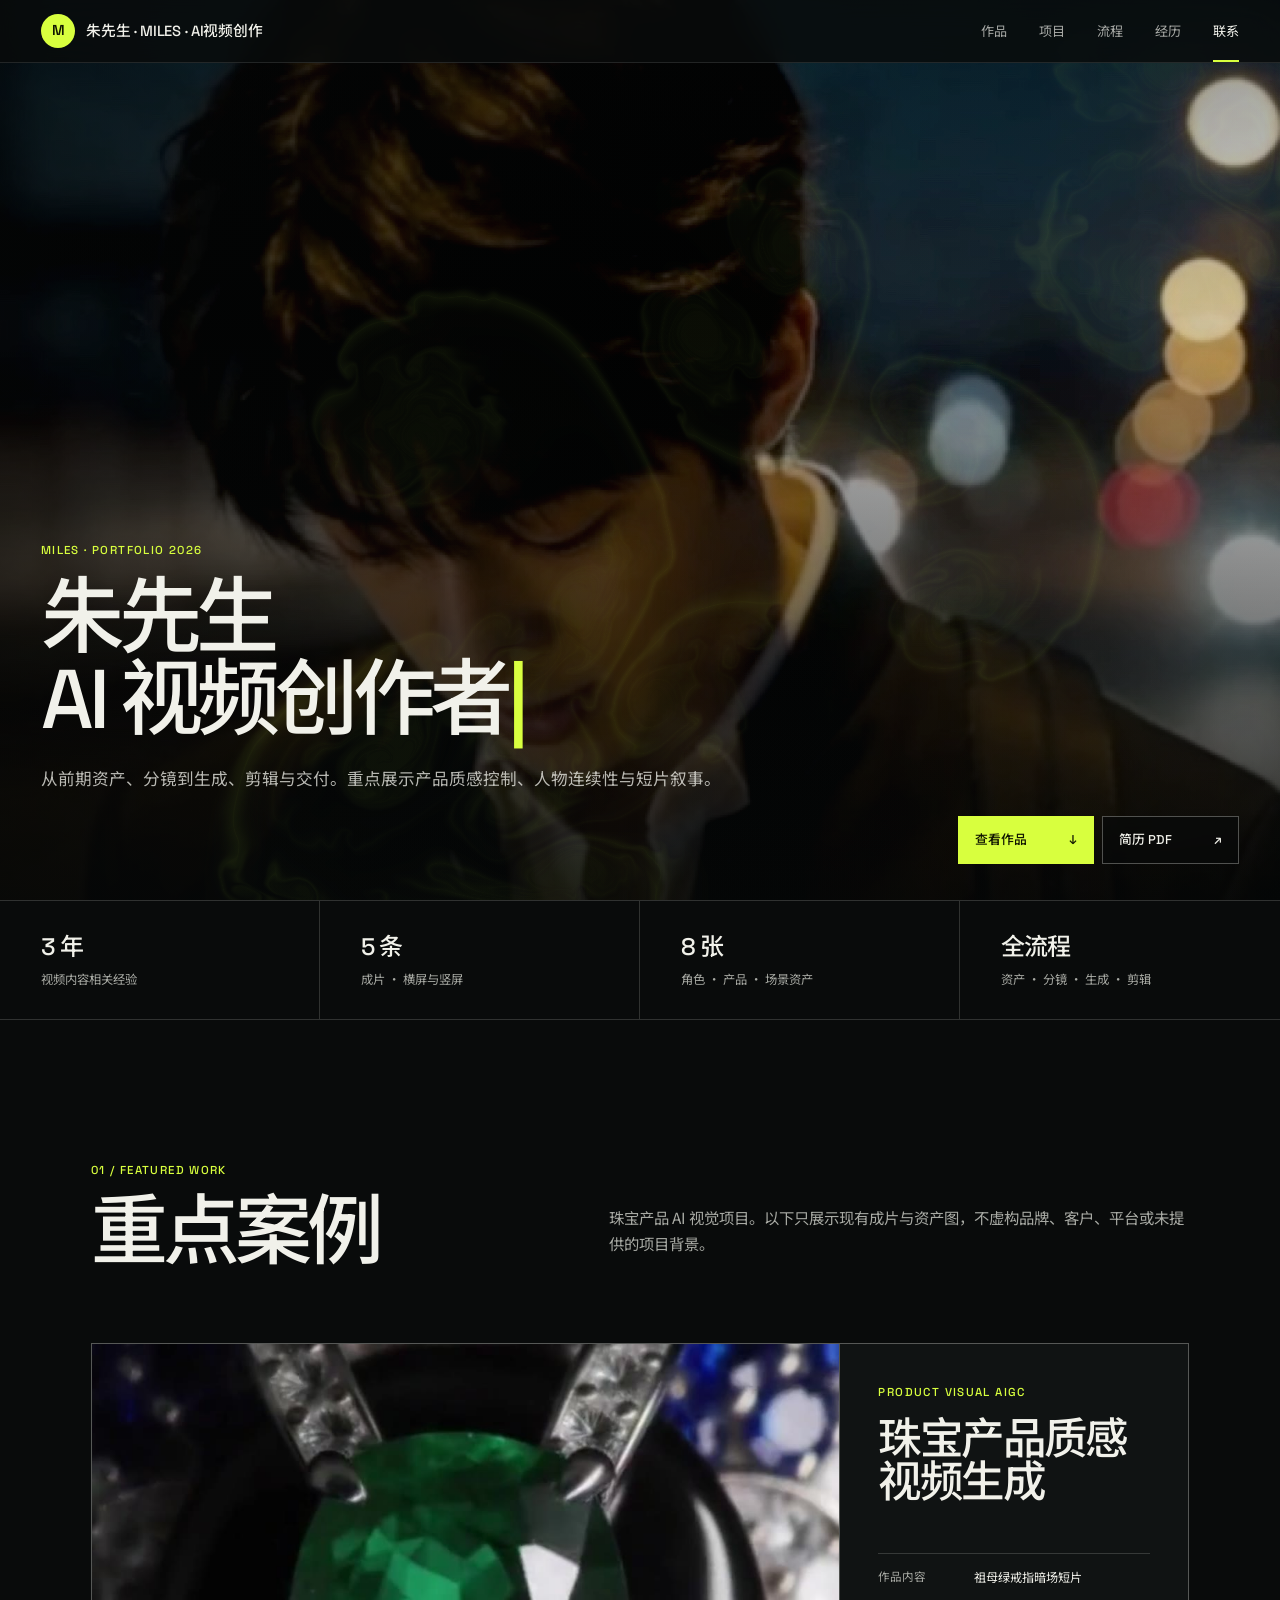
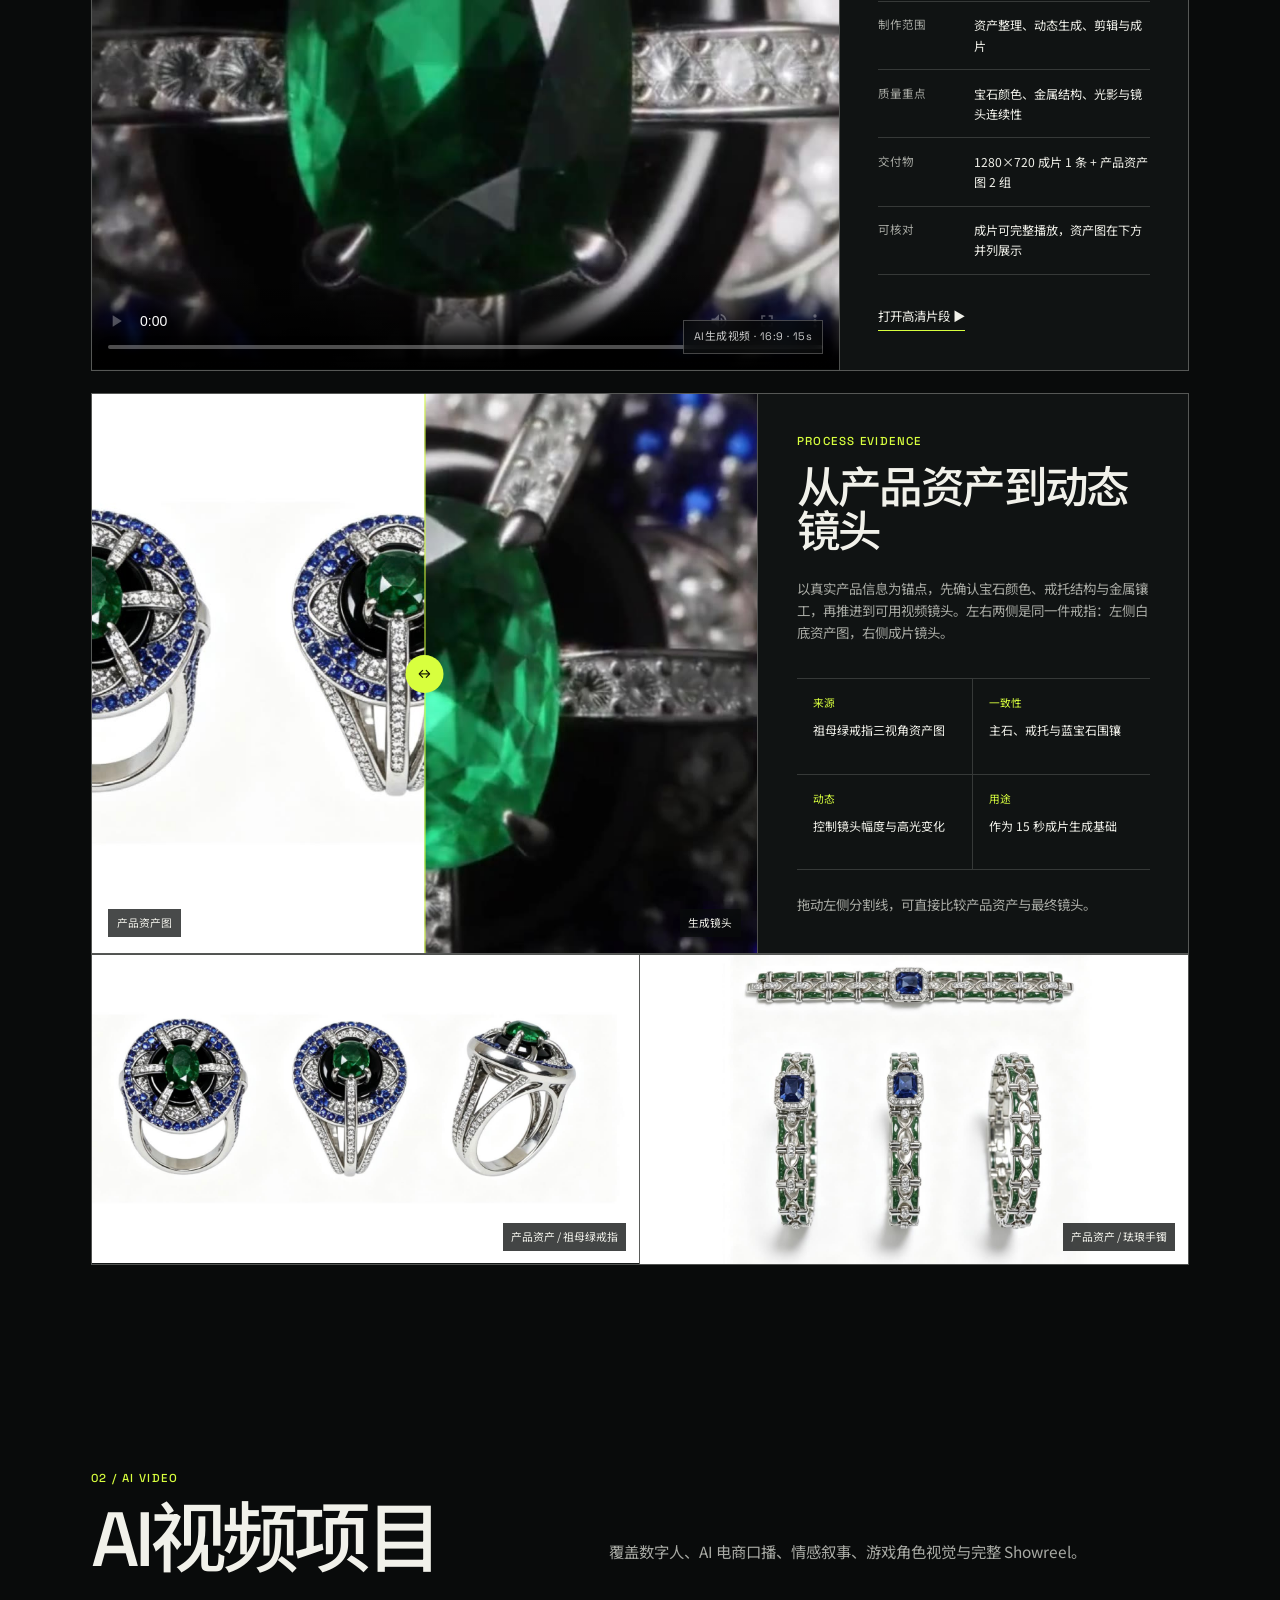
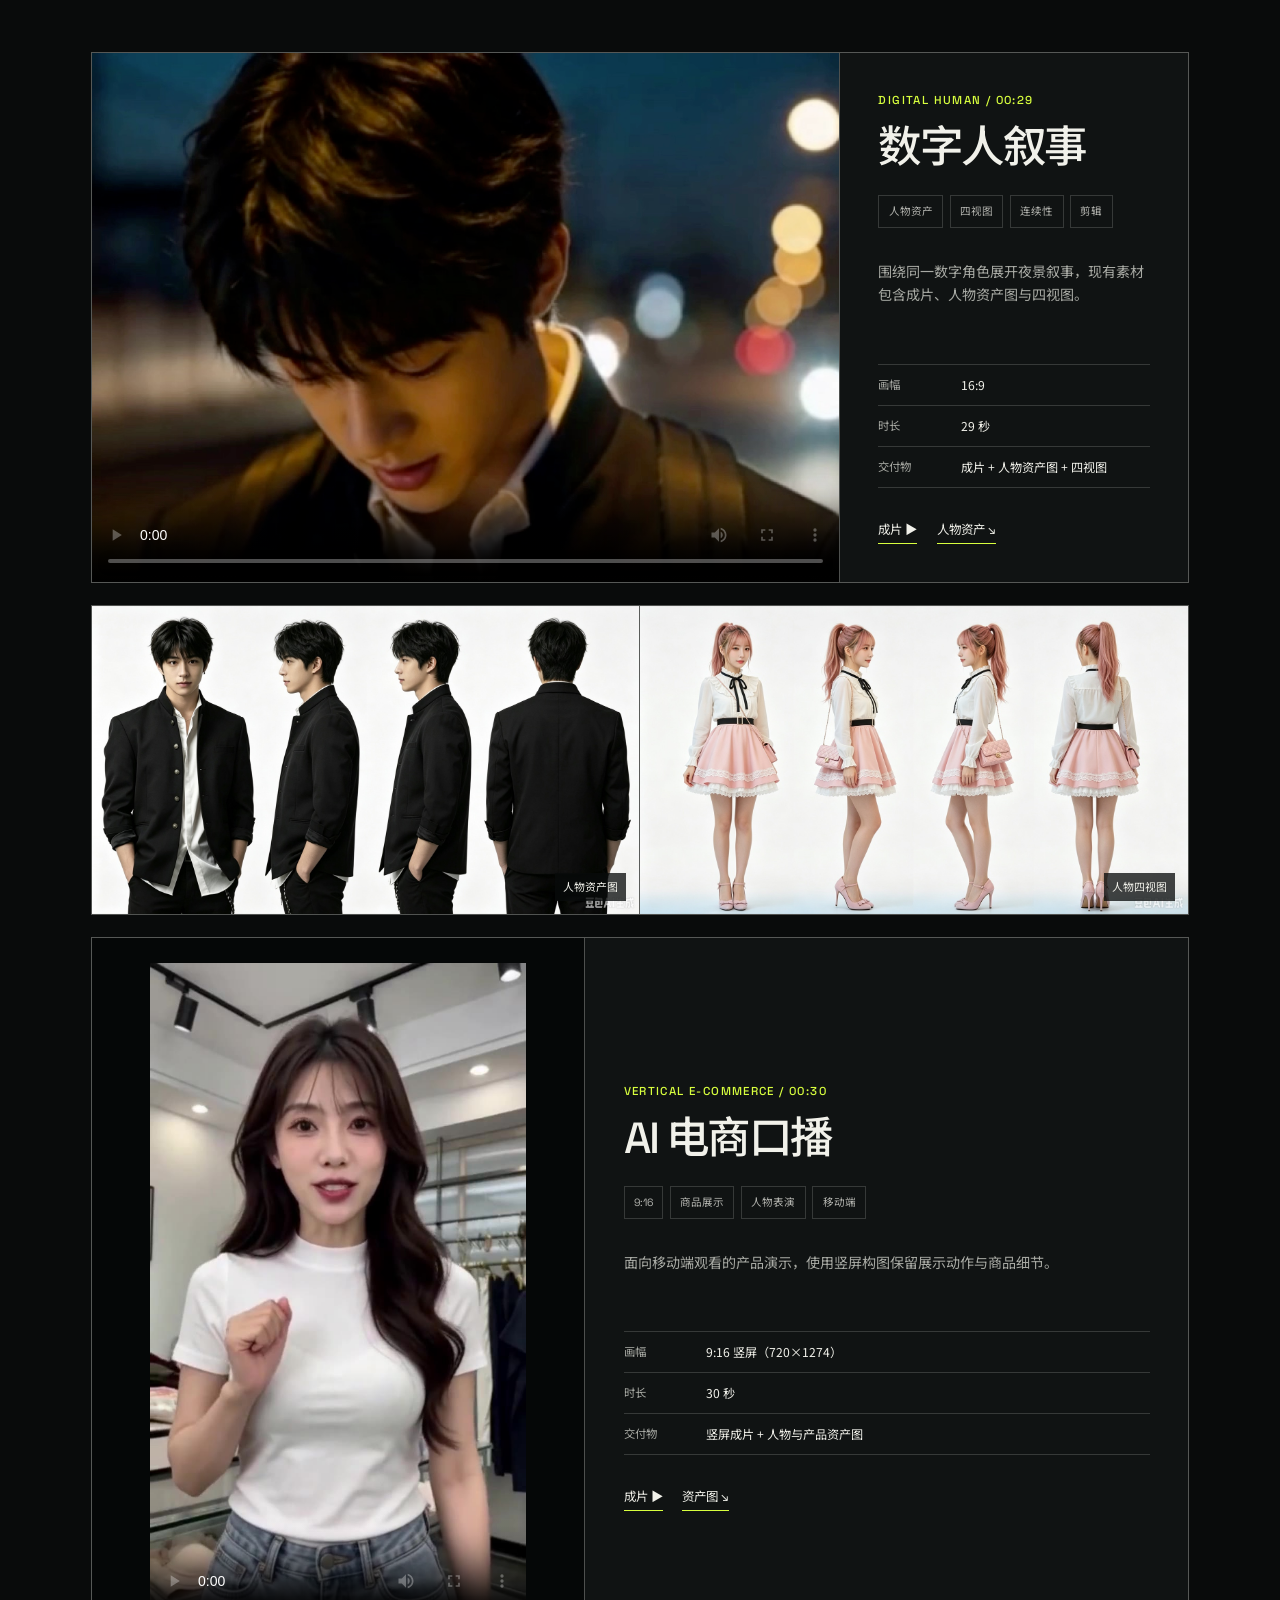
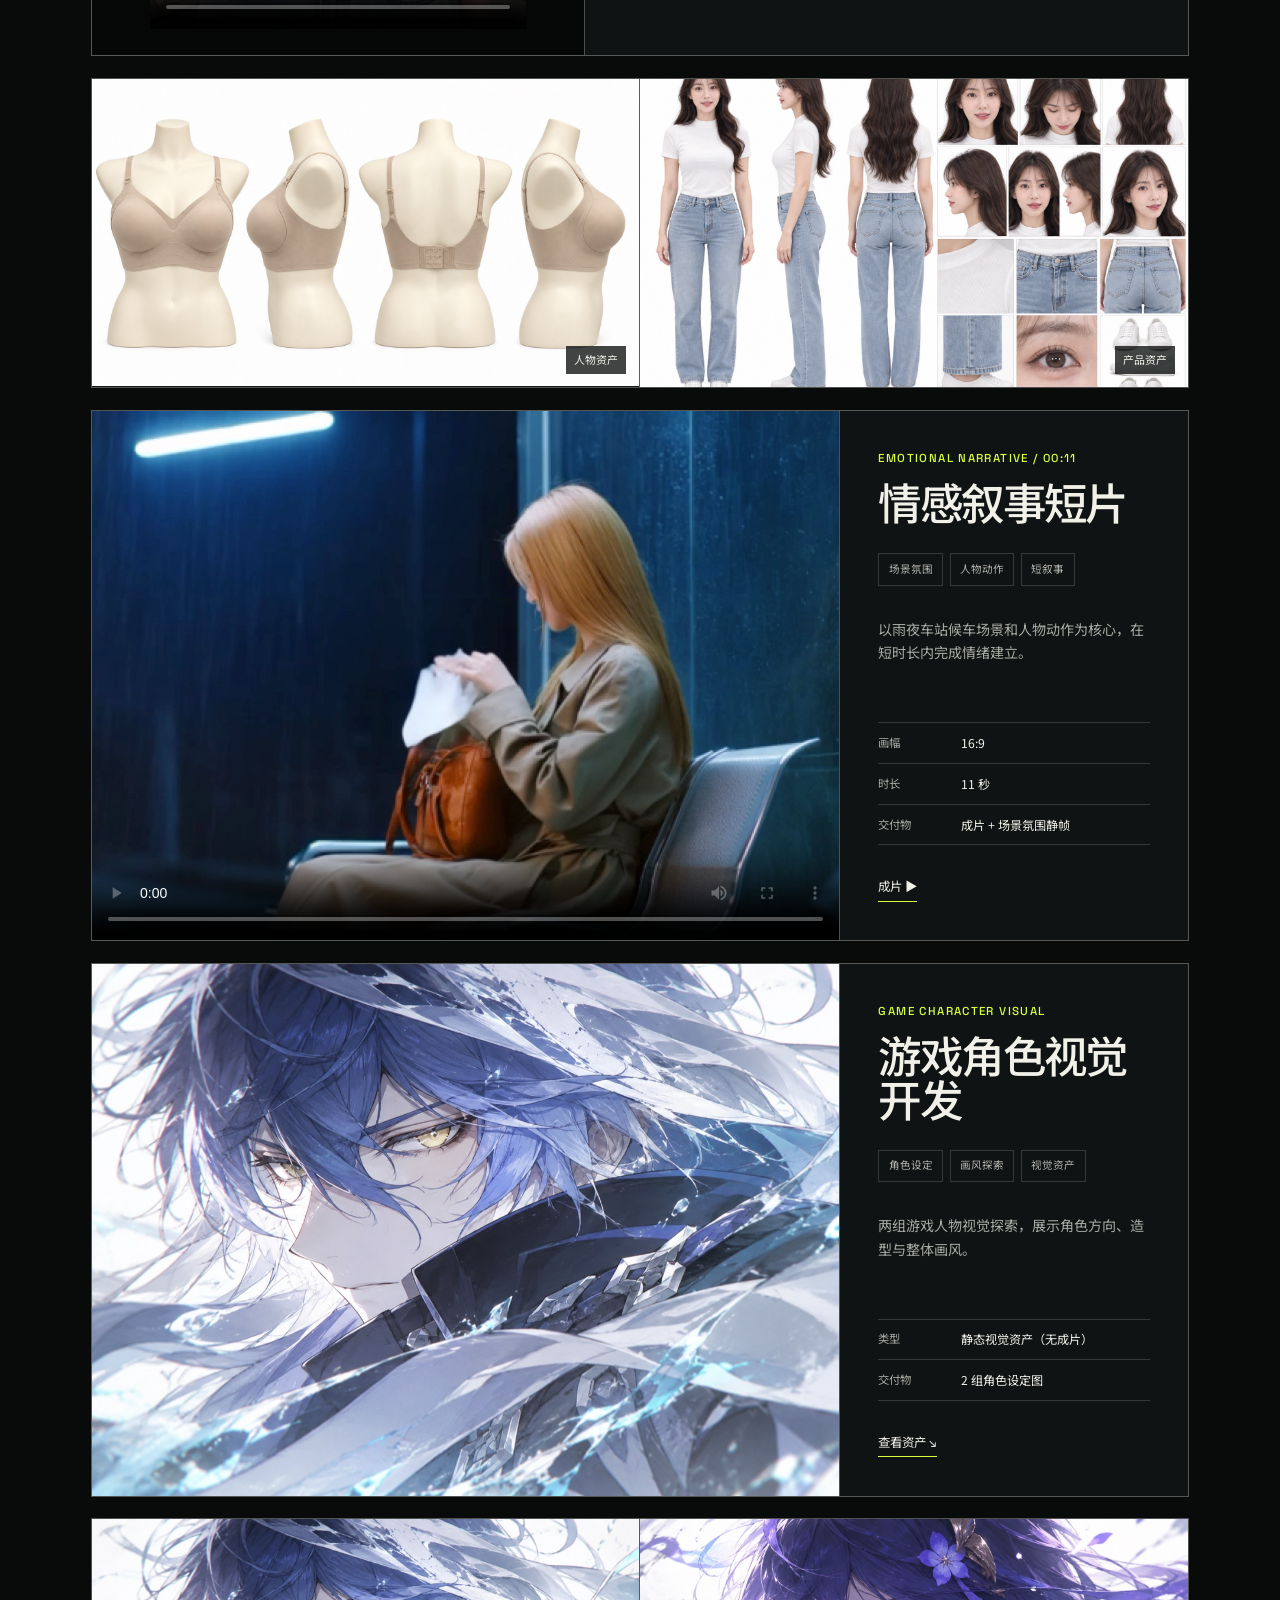
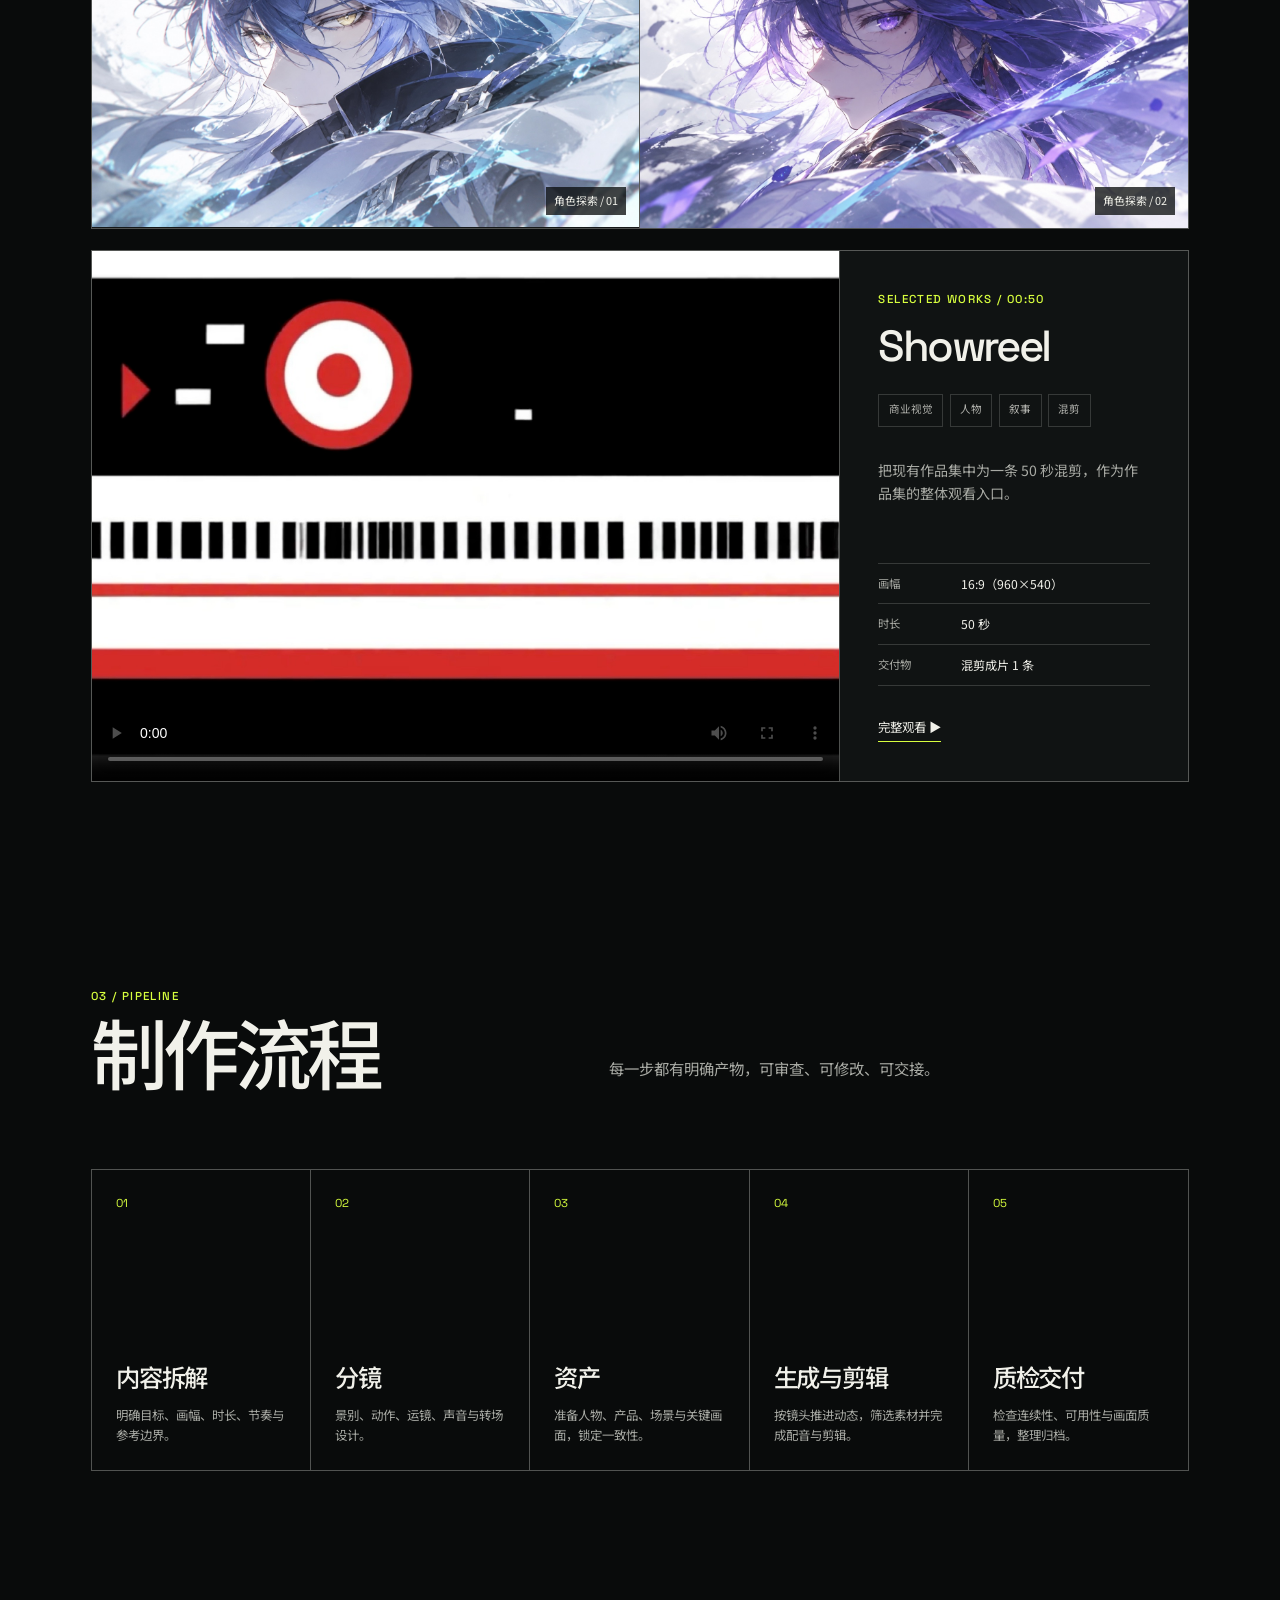
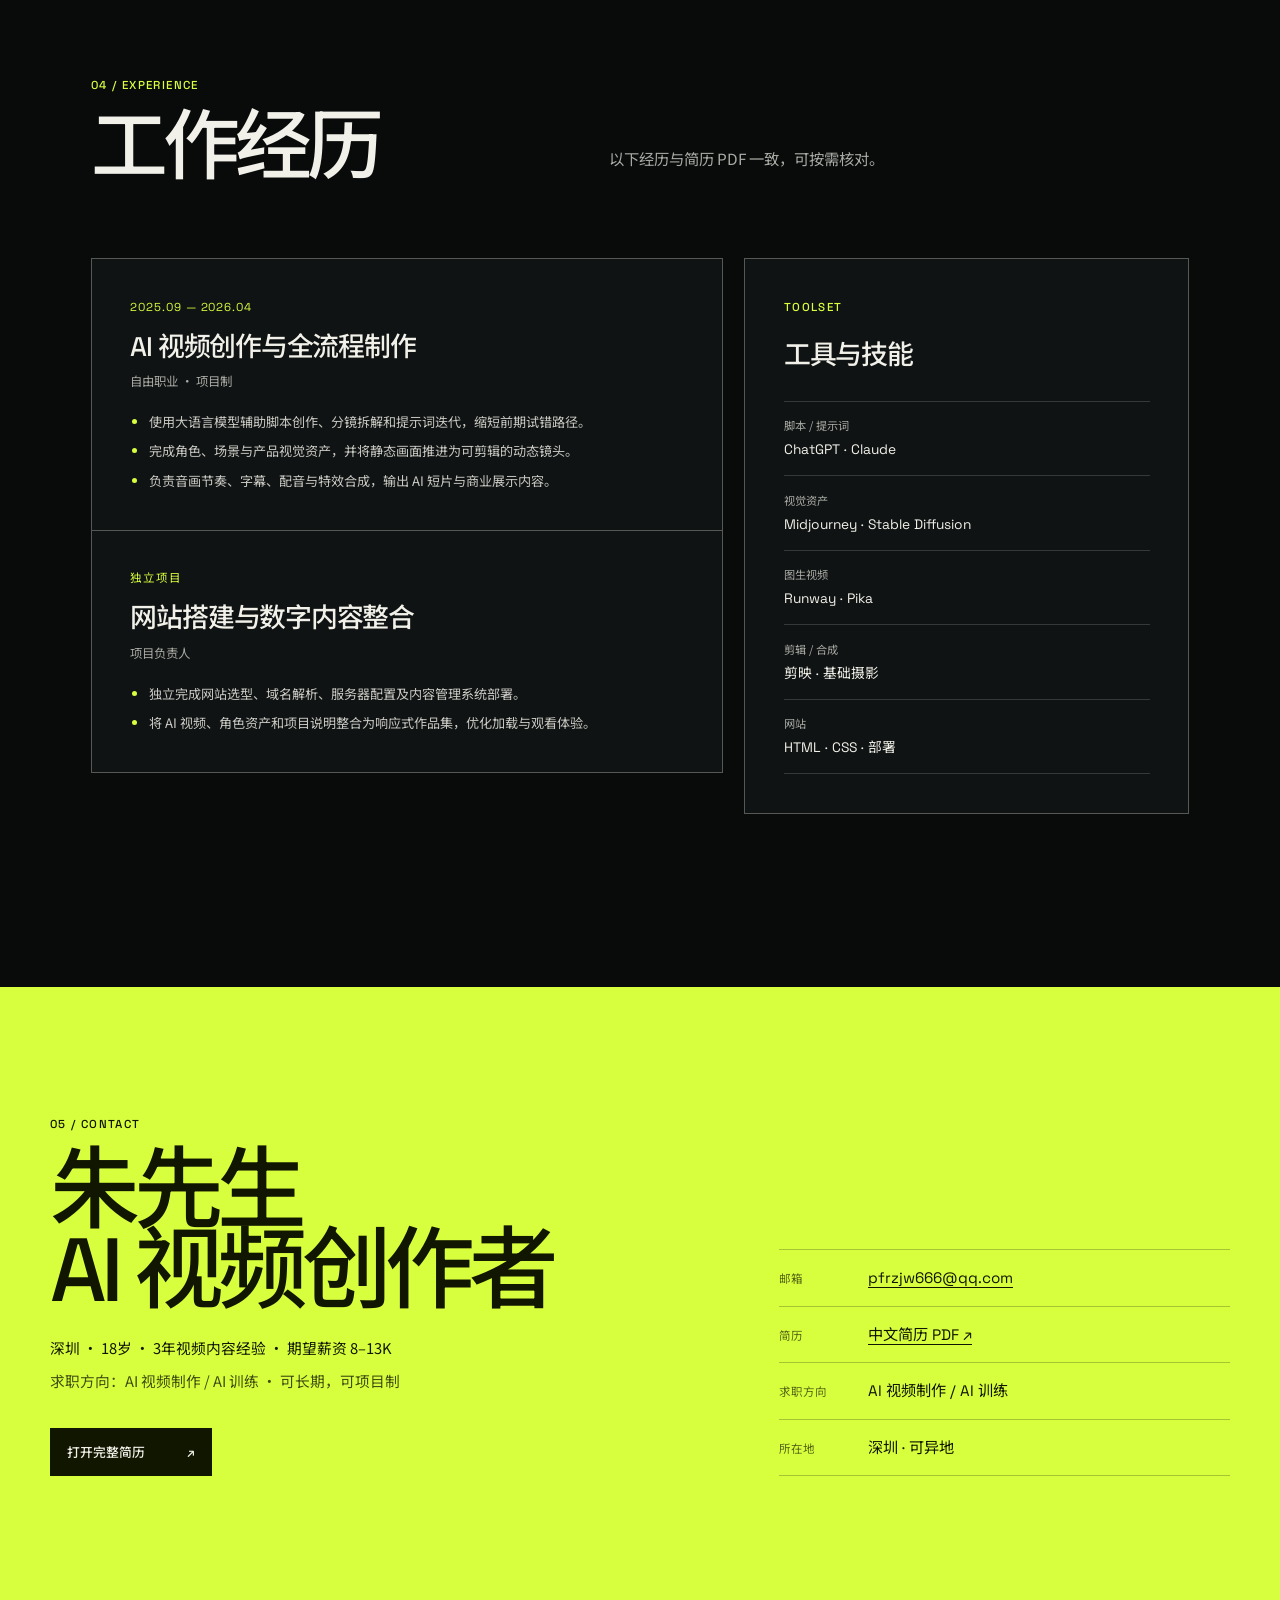
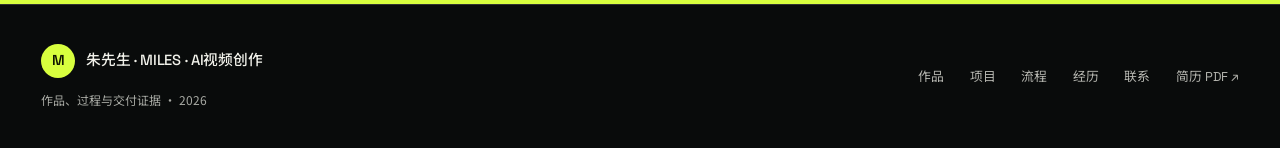
==== index.html @ 6a9fff03 "部署朱先生 MILES AI 视频作品集：统一视频为 .mp4、修正 canonical/sitemap/robots 为 GitHub Pages 地址、404 页改用绝对路径" ====
<!doctype html>
<html lang="zh-CN" class="scheme-only-dark">
  <head>
    <meta charset="utf-8" />
    <meta name="viewport" content="width=device-width, initial-scale=1" />
    <meta name="theme-color" content="#090b0b" />
    <title>朱先生 MILES | AI 视频创作者作品集</title>
    <meta name="description" content="朱先生（MILES）的 AI 视频作品集：珠宝产品广告、数字人叙事、AI 电商口播、情感叙事短片与游戏角色视觉开发，含资产、成片与制作流程说明。" />
    <meta name="author" content="朱先生 MILES" />
    <link rel="canonical" href="https://jwnb18346-hub.github.io/miles-ai-video-portfolio/" />

    <meta property="og:type" content="website" />
    <meta property="og:site_name" content="朱先生 MILES · AI 视频作品集" />
    <meta property="og:title" content="朱先生 MILES | AI 视频创作者作品集" />
    <meta property="og:description" content="珠宝产品广告、数字人叙事、AI 电商口播、情感叙事短片与游戏角色视觉开发，含资产、成片与制作流程说明。" />
    <meta property="og:url" content="https://jwnb18346-hub.github.io/miles-ai-video-portfolio/" />
    <meta property="og:image" content="https://jwnb18346-hub.github.io/miles-ai-video-portfolio/assets/poster-showreel.jpg" />
    <meta property="og:locale" content="zh_CN" />
    <meta name="twitter:card" content="summary_large_image" />
    <meta name="twitter:title" content="朱先生 MILES | AI 视频创作者作品集" />
    <meta name="twitter:description" content="珠宝产品广告、数字人叙事、AI 电商口播、情感叙事短片与游戏角色视觉开发。" />
    <meta name="twitter:image" content="https://jwnb18346-hub.github.io/miles-ai-video-portfolio/assets/poster-showreel.jpg" />

    <link rel="preconnect" href="https://fonts.googleapis.com" />
    <link rel="preconnect" href="https://fonts.gstatic.com" crossorigin />
    <link href="https://fonts.googleapis.com/css2?family=Noto+Sans+SC:wght@400;500;600&family=Space+Grotesk:wght@400;500;600&display=swap" rel="stylesheet" />
    <link rel="icon" type="image/svg+xml" href="data:image/svg+xml,%3Csvg xmlns='http://www.w3.org/2000/svg' viewBox='0 0 32 32'%3E%3Ccircle cx='16' cy='16' r='15' fill='%23d8ff3e'/%3E%3Cpath d='M8 22V10h3.7l4.3 6.2 4.3-6.2H24v12h-3.5v-6.5L16 21l-4.5-5.5V22Z' fill='%23090b0b'/%3E%3C/svg%3E" />
    <link rel="stylesheet" href="./styles.css" />

    <script type="application/ld+json">
      {
        "@context": "https://schema.org",
        "@type": "Person",
        "name": "朱先生",
        "alternateName": "MILES",
        "jobTitle": "AI 视频创作者",
        "description": "独立完成从概念、分镜、视觉资产到动态生成与后期剪辑的 AI 视频流程。",
        "email": "mailto:pfrzjw666@qq.com",
        "url": "https://jwnb18346-hub.github.io/miles-ai-video-portfolio/",
        "address": {
          "@type": "PostalAddress",
          "addressLocality": "深圳",
          "addressRegion": "广东",
          "addressCountry": "CN"
        },
        "knowsAbout": [
          "AI 视频生成",
          "分镜拆解",
          "角色与产品视觉资产",
          "图生视频",
          "剪辑与合成"
        ]
      }
    </script>
  </head>
  <body>
    <a class="skip-link" href="#work">跳到作品</a>

    <!-- 鼠标流体特效画布：fixed 铺满视口，pointer-events:none 不拦截任何点击 -->
    <canvas id="fluid" aria-hidden="true"></canvas>

    <header class="site-header" data-header>
      <a class="brand" href="#top" aria-label="返回首页">
        <span class="brand-mark" aria-hidden="true">M</span>
        <span>朱先生 · MILES · AI视频创作</span>
      </a>
      <nav class="desktop-nav" aria-label="主要导航">
        <a href="#work" class="is-active">作品</a>
        <a href="#projects">项目</a>
        <a href="#pipeline">流程</a>
        <a href="#experience">经历</a>
        <a href="#contact">联系</a>
      </nav>
      <button class="menu-toggle" type="button" aria-expanded="false" aria-controls="mobile-menu" data-menu-toggle>菜单</button>
      <nav class="mobile-menu" id="mobile-menu" aria-label="移动端导航" data-mobile-menu hidden>
        <a href="#work">作品</a>
        <a href="#projects">项目</a>
        <a href="#pipeline">流程</a>
        <a href="#experience">经历</a>
        <a href="#contact">联系</a>
      </nav>
    </header>

    <main id="top">
      <section class="hero" aria-labelledby="hero-title">
        <video class="hero-video" autoplay muted loop playsinline preload="metadata" poster="./assets/poster-digital-human.jpg">
          <source src="./media/showreel-540.mp4" type="video/mp4" />
        </video>
        <div class="hero-overlay" aria-hidden="true"></div>
        <div class="hero-inner">
          <p class="eyebrow">MILES · PORTFOLIO 2026</p>
          <h1 id="hero-title">朱先生<br />AI 视频创作者<span class="type-cursor" aria-hidden="true">|</span></h1>
          <p class="hero-summary">从前期资产、分镜到生成、剪辑与交付。重点展示产品质感控制、人物连续性与短片叙事。</p>
        </div>
        <div class="hero-actions">
          <a class="button button-primary" href="#work">查看作品 <span aria-hidden="true">↓</span></a>
          <a class="button button-secondary" href="./resume.pdf" target="_blank" rel="noopener">简历 PDF <span aria-hidden="true">↗</span></a>
        </div>
      </section>

      <section class="summary-strip" aria-label="职业信息摘要">
        <div><strong>3 年</strong><span>视频内容相关经验</span></div>
        <div><strong>5 条</strong><span>成片 · 横屏与竖屏</span></div>
        <div><strong>8 张</strong><span>角色 · 产品 · 场景资产</span></div>
        <div><strong>全流程</strong><span>资产 · 分镜 · 生成 · 剪辑</span></div>
      </section>

      <section class="content-section" id="work" aria-labelledby="featured-title">
        <div class="section-intro reveal">
          <div>
            <p class="eyebrow">01 / FEATURED WORK</p>
            <h2 id="featured-title">重点案例</h2>
          </div>
          <p>珠宝产品 AI 视觉项目。以下只展示现有成片与资产图，不虚构品牌、客户、平台或未提供的项目背景。</p>
        </div>

        <article class="featured-card reveal">
          <div class="featured-media">
            <video controls playsinline preload="metadata" poster="./assets/poster-jewelry.jpg">
              <source src="./media/jewelry.mp4" type="video/mp4" />
            </video>
            <span class="media-label">AI生成视频 · 16:9 · 15s</span>
          </div>
          <div class="featured-detail">
            <div>
              <p class="eyebrow">PRODUCT VISUAL AIGC</p>
              <h3>珠宝产品质感<br />视频生成</h3>
            </div>
            <dl class="detail-list">
              <div><dt>作品内容</dt><dd>祖母绿戒指暗场短片</dd></div>
              <div><dt>制作范围</dt><dd>资产整理、动态生成、剪辑与成片</dd></div>
              <div><dt>质量重点</dt><dd>宝石颜色、金属结构、光影与镜头连续性</dd></div>
              <div><dt>交付物</dt><dd>1280×720 成片 1 条 + 产品资产图 2 组</dd></div>
              <div><dt>可核对</dt><dd>成片可完整播放，资产图在下方并列展示</dd></div>
            </dl>
            <a class="text-link" href="./media/jewelry.mp4" target="_blank" rel="noopener">打开高清片段 ▶</a>
          </div>
        </article>

        <article class="evidence-card reveal" id="evidence">
          <div class="comparison" data-comparison style="--position: 50%">
            <img class="comparison-base" src="./assets/jewelry-shot-still.jpg" alt="珠宝成片中的暗场戒指镜头静帧" />
            <div class="comparison-overlay"><img src="./assets/jewelry-asset-sheet.jpg" alt="祖母绿戒指产品资产图，白底三个视角" /></div>
            <div class="comparison-line" aria-hidden="true"><span>↔</span></div>
            <input type="range" min="0" max="100" value="50" aria-label="拖动比较产品资产图与生成镜头" data-comparison-range />
            <span class="compare-label label-a">产品资产图</span>
            <span class="compare-label label-b">生成镜头</span>
          </div>
          <div class="evidence-detail">
            <p class="eyebrow">PROCESS EVIDENCE</p>
            <h3>从产品资产到动态镜头</h3>
            <p>以真实产品信息为锚点，先确认宝石颜色、戒托结构与金属镶工，再推进到可用视频镜头。左右两侧是同一件戒指：左侧白底资产图，右侧成片镜头。</p>
            <dl class="evidence-grid">
              <div><dt>来源</dt><dd>祖母绿戒指三视角资产图</dd></div>
              <div><dt>一致性</dt><dd>主石、戒托与蓝宝石围镶</dd></div>
              <div><dt>动态</dt><dd>控制镜头幅度与高光变化</dd></div>
              <div><dt>用途</dt><dd>作为 15 秒成片生成基础</dd></div>
            </dl>
            <p>拖动左侧分割线，可直接比较产品资产与最终镜头。</p>
          </div>
        </article>

        <div class="asset-band reveal">
          <figure><img src="./assets/jewelry-asset-sheet.jpg" alt="祖母绿戒指产品资产图，白底三个视角" loading="lazy" /><figcaption>产品资产 / 祖母绿戒指</figcaption></figure>
          <figure><img src="./assets/jewelry-asset-02-sheet.jpg" alt="绿色珐琅蓝宝石手镯产品资产图" loading="lazy" /><figcaption>产品资产 / 珐琅手镯</figcaption></figure>
        </div>
      </section>

      <section class="content-section projects-section" id="projects" aria-labelledby="projects-title">
        <div class="section-intro reveal">
          <div><p class="eyebrow">02 / AI VIDEO</p><h2 id="projects-title">AI视频项目</h2></div>
          <p>覆盖数字人、AI 电商口播、情感叙事、游戏角色视觉与完整 Showreel。</p>
        </div>

        <div class="project-list">
          <article class="project-card reveal">
            <div class="project-media"><video controls playsinline preload="metadata" poster="./assets/poster-digital-human.jpg"><source src="./media/digital-human.mp4" type="video/mp4" /></video></div>
            <div class="project-detail">
              <p class="eyebrow">DIGITAL HUMAN / 00:29</p><h3>数字人叙事</h3>
              <div class="tags"><span>人物资产</span><span>四视图</span><span>连续性</span><span>剪辑</span></div>
              <p>围绕同一数字角色展开夜景叙事，现有素材包含成片、人物资产图与四视图。</p>
              <dl class="spec-list">
                <div><dt>画幅</dt><dd>16:9</dd></div>
                <div><dt>时长</dt><dd>29 秒</dd></div>
                <div><dt>交付物</dt><dd>成片 + 人物资产图 + 四视图</dd></div>
              </dl>
              <div class="project-links"><a href="./media/digital-human.mp4" target="_blank" rel="noopener">成片 ▶</a><a href="#digital-assets">人物资产 ↘</a></div>
            </div>
          </article>

          <div class="asset-band reveal" id="digital-assets">
            <figure><img src="./assets/digital-human-asset-02.jpg" alt="数字人物资产图" loading="lazy" /><figcaption>人物资产图</figcaption></figure>
            <figure><img src="./assets/digital-human-asset-01.jpg" alt="数字人物四视图" loading="lazy" /><figcaption>人物四视图</figcaption></figure>
          </div>

          <article class="project-card reveal">
            <div class="project-media portrait-media"><video controls playsinline preload="metadata" poster="./assets/poster-ecommerce.jpg"><source src="./media/ecommerce.mp4" type="video/mp4" /></video></div>
            <div class="project-detail">
              <p class="eyebrow">VERTICAL E-COMMERCE / 00:30</p><h3>AI 电商口播</h3>
              <div class="tags"><span>9:16</span><span>商品展示</span><span>人物表演</span><span>移动端</span></div>
              <p>面向移动端观看的产品演示，使用竖屏构图保留展示动作与商品细节。</p>
              <dl class="spec-list">
                <div><dt>画幅</dt><dd>9:16 竖屏（720×1274）</dd></div>
                <div><dt>时长</dt><dd>30 秒</dd></div>
                <div><dt>交付物</dt><dd>竖屏成片 + 人物与产品资产图</dd></div>
              </dl>
              <div class="project-links"><a href="./media/ecommerce.mp4" target="_blank" rel="noopener">成片 ▶</a><a href="#ecommerce-assets">资产图 ↘</a></div>
            </div>
          </article>

          <div class="asset-band reveal" id="ecommerce-assets">
            <figure><img src="./assets/ecommerce-asset-01.jpg" alt="电商口播人物资产图" loading="lazy" /><figcaption>人物资产</figcaption></figure>
            <figure><img src="./assets/ecommerce-asset-02.jpg" alt="电商口播产品资产图" loading="lazy" /><figcaption>产品资产</figcaption></figure>
          </div>

          <article class="project-card reveal">
            <div class="project-media"><video controls playsinline preload="metadata" poster="./assets/poster-emotion.jpg"><source src="./media/emotion.mp4" type="video/mp4" /></video></div>
            <div class="project-detail">
              <p class="eyebrow">EMOTIONAL NARRATIVE / 00:11</p><h3>情感叙事短片</h3>
              <div class="tags"><span>场景氛围</span><span>人物动作</span><span>短叙事</span></div>
              <p>以雨夜车站候车场景和人物动作为核心，在短时长内完成情绪建立。</p>
              <dl class="spec-list">
                <div><dt>画幅</dt><dd>16:9</dd></div>
                <div><dt>时长</dt><dd>11 秒</dd></div>
                <div><dt>交付物</dt><dd>成片 + 场景氛围静帧</dd></div>
              </dl>
              <div class="project-links"><a href="./media/emotion.mp4" target="_blank" rel="noopener">成片 ▶</a></div>
            </div>
          </article>

          <article class="project-card reveal">
            <div class="project-media image-media"><img src="./assets/game-asset-01.jpg" alt="游戏角色视觉设定" loading="lazy" /></div>
            <div class="project-detail">
              <p class="eyebrow">GAME CHARACTER VISUAL</p><h3>游戏角色视觉开发</h3>
              <div class="tags"><span>角色设定</span><span>画风探索</span><span>视觉资产</span></div>
              <p>两组游戏人物视觉探索，展示角色方向、造型与整体画风。</p>
              <dl class="spec-list">
                <div><dt>类型</dt><dd>静态视觉资产（无成片）</dd></div>
                <div><dt>交付物</dt><dd>2 组角色设定图</dd></div>
              </dl>
              <div class="project-links"><a href="#game-assets">查看资产 ↘</a></div>
            </div>
          </article>

          <div class="asset-band reveal" id="game-assets">
            <figure><img src="./assets/game-asset-01.jpg" alt="动漫风格游戏角色设定" loading="lazy" /><figcaption>角色探索 / 01</figcaption></figure>
            <figure><img src="./assets/game-asset-02.jpg" alt="幻想风格游戏角色设定" loading="lazy" /><figcaption>角色探索 / 02</figcaption></figure>
          </div>

          <article class="project-card reveal showreel-card">
            <div class="project-media"><video controls playsinline preload="metadata" poster="./assets/poster-showreel.jpg"><source src="./media/showreel-540.mp4" type="video/mp4" /></video></div>
            <div class="project-detail">
              <p class="eyebrow">SELECTED WORKS / 00:50</p><h3>Showreel</h3>
              <div class="tags"><span>商业视觉</span><span>人物</span><span>叙事</span><span>混剪</span></div>
              <p>把现有作品集中为一条 50 秒混剪，作为作品集的整体观看入口。</p>
              <dl class="spec-list">
                <div><dt>画幅</dt><dd>16:9（960×540）</dd></div>
                <div><dt>时长</dt><dd>50 秒</dd></div>
                <div><dt>交付物</dt><dd>混剪成片 1 条</dd></div>
              </dl>
              <div class="project-links"><a href="./media/showreel-540.mp4" target="_blank" rel="noopener">完整观看 ▶</a></div>
            </div>
          </article>
        </div>
      </section>

      <section class="content-section pipeline-section" id="pipeline" aria-labelledby="pipeline-title">
        <div class="section-intro reveal">
          <div><p class="eyebrow">03 / PIPELINE</p><h2 id="pipeline-title">制作流程</h2></div>
          <p>每一步都有明确产物，可审查、可修改、可交接。</p>
        </div>
        <ol class="pipeline reveal">
          <li><span>01</span><h3>内容拆解</h3><p>明确目标、画幅、时长、节奏与参考边界。</p></li>
          <li><span>02</span><h3>分镜</h3><p>景别、动作、运镜、声音与转场设计。</p></li>
          <li><span>03</span><h3>资产</h3><p>准备人物、产品、场景与关键画面，锁定一致性。</p></li>
          <li><span>04</span><h3>生成与剪辑</h3><p>按镜头推进动态，筛选素材并完成配音与剪辑。</p></li>
          <li><span>05</span><h3>质检交付</h3><p>检查连续性、可用性与画面质量，整理归档。</p></li>
        </ol>
      </section>

      <section class="content-section experience-section" id="experience" aria-labelledby="experience-title">
        <div class="section-intro reveal">
          <div><p class="eyebrow">04 / EXPERIENCE</p><h2 id="experience-title">工作经历</h2></div>
          <p>以下经历与简历 PDF 一致，可按需核对。</p>
        </div>

        <div class="experience-grid">
          <ol class="timeline reveal">
            <li>
              <p class="period">2025.09 — 2026.04</p>
              <h3>AI 视频创作与全流程制作</h3>
              <p class="org">自由职业 · 项目制</p>
              <ul>
                <li>使用大语言模型辅助脚本创作、分镜拆解和提示词迭代，缩短前期试错路径。</li>
                <li>完成角色、场景与产品视觉资产，并将静态画面推进为可剪辑的动态镜头。</li>
                <li>负责音画节奏、字幕、配音与特效合成，输出 AI 短片与商业展示内容。</li>
              </ul>
            </li>
            <li>
              <p class="period">独立项目</p>
              <h3>网站搭建与数字内容整合</h3>
              <p class="org">项目负责人</p>
              <ul>
                <li>独立完成网站选型、域名解析、服务器配置及内容管理系统部署。</li>
                <li>将 AI 视频、角色资产和项目说明整合为响应式作品集，优化加载与观看体验。</li>
              </ul>
            </li>
          </ol>

          <aside class="toolset reveal" aria-label="工具与技能">
            <p class="eyebrow">TOOLSET</p>
            <h3>工具与技能</h3>
            <dl class="tool-list">
              <div><dt>脚本 / 提示词</dt><dd>ChatGPT · Claude</dd></div>
              <div><dt>视觉资产</dt><dd>Midjourney · Stable Diffusion</dd></div>
              <div><dt>图生视频</dt><dd>Runway · Pika</dd></div>
              <div><dt>剪辑 / 合成</dt><dd>剪映 · 基础摄影</dd></div>
              <div><dt>网站</dt><dd>HTML · CSS · 部署</dd></div>
            </dl>
          </aside>
        </div>
      </section>

      <section class="contact-section" id="contact" aria-labelledby="contact-title">
        <div class="contact-inner reveal">
          <div class="contact-lead">
            <p class="eyebrow">05 / CONTACT</p>
            <h2 id="contact-title">朱先生<br />AI 视频创作者</h2>
            <p>深圳 · 18岁 · 3年视频内容经验 · 期望薪资 8–13K</p>
            <p class="contact-note">求职方向：AI 视频制作 / AI 训练 · 可长期，可项目制</p>
            <a class="button button-primary" href="./resume.pdf" target="_blank" rel="noopener">打开完整简历 <span aria-hidden="true">↗</span></a>
          </div>
          <dl class="contact-grid">
            <div><dt>邮箱</dt><dd><a href="mailto:pfrzjw666@qq.com">pfrzjw666@qq.com</a></dd></div>
            <div><dt>简历</dt><dd><a href="./resume.pdf" target="_blank" rel="noopener">中文简历 PDF ↗</a></dd></div>
            <div><dt>求职方向</dt><dd>AI 视频制作 / AI 训练</dd></div>
            <div><dt>所在地</dt><dd>深圳 · 可异地</dd></div>
          </dl>
        </div>
      </section>
    </main>

    <footer class="site-footer">
      <div class="footer-brand">
        <a class="brand" href="#top" aria-label="返回首页"><span class="brand-mark" aria-hidden="true">M</span><span>朱先生 · MILES · AI视频创作</span></a>
        <p>作品、过程与交付证据 · 2026</p>
      </div>
      <nav class="footer-nav" aria-label="页脚导航">
        <a href="#work">作品</a>
        <a href="#projects">项目</a>
        <a href="#pipeline">流程</a>
        <a href="#experience">经历</a>
        <a href="#contact">联系</a>
        <a href="./resume.pdf" target="_blank" rel="noopener">简历 PDF ↗</a>
      </nav>
    </footer>

    <script src="./vendor/webgl-fluid.umd.js"></script>
    <script src="./script.js"></script>
    <script src="./fluid-cursor.js"></script>
  </body>
</html>
---- styles.css ----
:root {
  color-scheme: dark;
  --ink: #090b0b;
  --ink-raised: #101313;
  --ink-soft: #161919;
  --paper: #f1f1ea;
  --muted: #a8aaa4;
  --line: rgba(241, 241, 234, 0.17);
  --line-strong: rgba(241, 241, 234, 0.31);
  --accent: #d8ff3e;
  --accent-ink: #111600;
  --page-pad: clamp(1.25rem, 3.2vw, 3rem);
  --max-width: 1180px;
  --display: "Space Grotesk", "Noto Sans SC", sans-serif;
  --body: "Noto Sans SC", sans-serif;
  --ease-enter: cubic-bezier(0.22, 1, 0.36, 1);
}

* { box-sizing: border-box; }

html {
  scroll-behavior: smooth;
  scroll-padding-top: 5rem;
  background: var(--ink);
}

body {
  margin: 0;
  overflow-x: hidden;
  background: var(--ink);
  color: var(--paper);
  font-family: var(--body);
  line-height: 1.65;
  text-rendering: optimizeLegibility;
}

body.menu-open { overflow: hidden; }
a { color: inherit; text-decoration: none; }
button, input, video { font: inherit; }
img, video { display: block; width: 100%; }
img { height: auto; }
button, a { touch-action: manipulation; }

:focus-visible { outline: 2px solid var(--accent); outline-offset: 4px; }

/* 鼠标流体特效画布
   放在内容之上（z-index 30），但用 screen 混合模式 + 低透明度 —— screen 只会提亮、
   不会盖住任何东西，所以文字和视频始终清晰。
   层级压在固定导航（z-index 40）与移动菜单（39）之下，特效不会糊到导航条上。 */
#fluid {
  position: fixed;
  z-index: 30;
  inset: 0;
  width: 100vw;
  height: 100vh;
  opacity: .28;
  pointer-events: none;
  mix-blend-mode: screen;
}

/* 触屏设备没有真实光标，减少动态效果的用户也不该被特效打扰 */
@media (pointer: coarse), (prefers-reduced-motion: reduce) {
  #fluid { display: none; }
}

/* 点击落点反馈：与 WebGL 流体效果独立，旧浏览器也能显示。 */
.click-burst {
  position: fixed;
  z-index: 35;
  top: 0;
  left: 0;
  width: 10px;
  height: 10px;
  pointer-events: none;
  transform: translate(-50%, -50%);
}

.click-burst::before,
.click-burst::after {
  position: absolute;
  inset: 0;
  border: 1px solid var(--accent);
  border-radius: 50%;
  content: "";
  box-shadow: 0 0 18px rgba(216, 255, 62, .65);
  animation: click-ring 620ms var(--ease-enter) forwards;
}

.click-burst::after {
  animation-delay: 70ms;
  opacity: .56;
}

.click-spark {
  position: absolute;
  top: 50%;
  left: 50%;
  width: 17px;
  height: 1px;
  transform: translateY(-50%) rotate(var(--angle)) translateX(8px) scaleX(.25);
  transform-origin: left center;
  background: var(--accent);
  box-shadow: 0 0 8px rgba(216, 255, 62, .8);
  animation: click-spark 520ms var(--ease-enter) forwards;
}

@keyframes click-ring {
  0% { opacity: .95; transform: scale(.35); }
  100% { opacity: 0; transform: scale(7.5); }
}

@keyframes click-spark {
  0% { opacity: 1; transform: translateY(-50%) rotate(var(--angle)) translateX(8px) scaleX(.25); }
  100% { opacity: 0; transform: translateY(-50%) rotate(var(--angle)) translateX(42px) scaleX(1); }
}

@media (prefers-reduced-motion: reduce) {
  .click-burst { display: none; }
}

.gesture-trail {
  position: fixed;
  z-index: 34;
  top: 0;
  left: 0;
  width: 18px;
  height: 18px;
  border: 1px solid rgba(216, 255, 62, .88);
  border-radius: 50%;
  background: rgba(216, 255, 62, .18);
  box-shadow: 0 0 16px rgba(216, 255, 62, .48);
  pointer-events: none;
  mix-blend-mode: screen;
}

@media (pointer: coarse) {
  .click-burst { z-index: 45; }
  .click-burst::before,
  .click-burst::after { box-shadow: 0 0 12px rgba(216, 255, 62, .48); }
  .click-spark { width: 11px; }
}

.skip-link {
  position: fixed;
  z-index: 100;
  top: .7rem;
  left: .7rem;
  padding: .7rem 1rem;
  transform: translateY(-160%);
  background: var(--accent);
  color: var(--accent-ink);
  transition: transform 160ms var(--ease-enter);
}

.skip-link:focus { transform: translateY(0); }

.site-header {
  position: fixed;
  z-index: 40;
  inset: 0 0 auto;
  display: flex;
  min-height: 62px;
  align-items: center;
  justify-content: space-between;
  padding: 0 var(--page-pad);
  border-bottom: 1px solid rgba(255, 255, 255, .11);
  background: rgba(9, 11, 11, .84);
  backdrop-filter: blur(15px);
  transition: background-color 180ms ease, border-color 180ms ease;
}

.site-header.scrolled { border-color: var(--line-strong); background: rgba(9, 11, 11, .96); }

.brand {
  display: inline-flex;
  align-items: center;
  gap: .7rem;
  font-family: var(--display);
  font-size: .92rem;
  font-weight: 500;
  letter-spacing: -.02em;
}

.brand-mark {
  display: inline-grid;
  width: 34px;
  height: 34px;
  flex: 0 0 auto;
  place-items: center;
  border-radius: 50%;
  background: var(--accent);
  color: var(--accent-ink);
  font-size: .9rem;
  font-weight: 600;
}

.desktop-nav {
  display: flex;
  min-height: 62px;
  align-items: stretch;
  gap: 2rem;
  font-size: .82rem;
}

.desktop-nav a {
  position: relative;
  display: inline-flex;
  align-items: center;
  color: rgba(241, 241, 234, .69);
  transition: color 160ms ease;
}

.desktop-nav a:hover, .desktop-nav a.is-active { color: var(--paper); }

.desktop-nav a::after {
  position: absolute;
  right: 0;
  bottom: 0;
  left: 0;
  height: 2px;
  content: "";
  transform: scaleX(0);
  transform-origin: left;
  background: var(--accent);
  transition: transform 200ms var(--ease-enter);
}

.desktop-nav a.is-active::after { transform: scaleX(1); }
.menu-toggle, .mobile-menu { display: none; }

.hero { position: relative; min-height: 100svh; overflow: hidden; background: #111515; }
.hero-video, .hero-overlay { position: absolute; inset: 0; height: 100%; }
.hero-video { object-fit: cover; object-position: center 42%; filter: saturate(.86) contrast(1.05); }

.hero-overlay {
  pointer-events: none;
  background:
    linear-gradient(90deg, rgba(5, 7, 7, .6) 0%, rgba(5, 7, 7, .22) 54%, rgba(5, 7, 7, .12) 100%),
    linear-gradient(180deg, rgba(5, 7, 7, .34) 0%, rgba(5, 7, 7, .06) 36%, rgba(5, 7, 7, .84) 100%);
}

.hero-inner {
  position: absolute;
  z-index: 2;
  left: var(--page-pad);
  bottom: clamp(5.5rem, 12vh, 8rem);
  max-width: min(820px, 71vw);
}

.eyebrow {
  margin: 0 0 1rem;
  color: var(--accent);
  font-family: var(--display);
  font-size: .72rem;
  font-weight: 500;
  letter-spacing: .12em;
  text-transform: uppercase;
}

.hero h1 {
  margin: 0;
  font-family: var(--display);
  font-size: clamp(3.25rem, 6.5vw, 6.4rem);
  font-weight: 500;
  letter-spacing: -.065em;
  line-height: .99;
}

.type-cursor { color: var(--accent); animation: cursor-blink 1s steps(1) infinite; }
@keyframes cursor-blink { 50% { opacity: 0; } }

.hero-summary {
  max-width: 46rem;
  margin: 1.5rem 0 0;
  color: rgba(241, 241, 234, .76);
  font-size: clamp(.9rem, 1.3vw, 1.05rem);
}

.hero-actions {
  position: absolute;
  z-index: 3;
  right: var(--page-pad);
  bottom: 2.25rem;
  display: flex;
  gap: .55rem;
}

.button {
  display: inline-flex;
  min-height: 3rem;
  align-items: center;
  justify-content: space-between;
  gap: 2.6rem;
  padding: .76rem 1rem;
  border: 1px solid var(--line-strong);
  font-family: var(--display);
  font-size: .8rem;
  font-weight: 500;
  transition: transform 150ms var(--ease-enter), background-color 170ms ease, color 170ms ease;
}

.button:hover { transform: translateY(-2px); }
.button-primary { border-color: var(--accent); background: var(--accent); color: var(--accent-ink); }
.button-primary:hover { background: #e5ff78; }
.button-secondary { background: rgba(9, 11, 11, .72); color: var(--paper); backdrop-filter: blur(8px); }
.button-secondary:hover { background: rgba(27, 31, 31, .92); }

.summary-strip { display: grid; grid-template-columns: repeat(4, 1fr); border-top: 1px solid var(--line); border-bottom: 1px solid var(--line); }
.summary-strip > div { min-height: 118px; padding: 1.6rem var(--page-pad); border-right: 1px solid var(--line); }
.summary-strip > div:last-child { border-right: 0; }
.summary-strip strong, .summary-strip span { display: block; }
.summary-strip strong { font-family: var(--display); font-size: 1.5rem; font-weight: 500; letter-spacing: -.04em; }
.summary-strip span { margin-top: .2rem; color: var(--muted); font-size: .77rem; }

.content-section { max-width: var(--max-width); margin: 0 auto; padding: clamp(6.5rem, 11vw, 9rem) var(--page-pad); }

.section-intro {
  display: grid;
  grid-template-columns: minmax(0, .82fr) minmax(320px, 1.18fr);
  gap: clamp(3rem, 9vw, 8rem);
  align-items: end;
  margin-bottom: clamp(2.8rem, 6vw, 5rem);
}

.section-intro h2 { margin: 0; font-family: var(--display); font-size: clamp(3rem, 6vw, 5.4rem); font-weight: 500; letter-spacing: -.065em; line-height: .92; }
.section-intro > p { margin: 0; padding: 0 0 .65rem; color: var(--muted); font-size: .96rem; }

.featured-card, .project-card, .evidence-card { display: grid; overflow: hidden; border: 1px solid var(--line-strong); background: var(--ink-raised); }
.featured-card, .project-card { grid-template-columns: minmax(0, 2.15fr) minmax(300px, 1fr); }
.featured-media, .project-media { position: relative; overflow: hidden; border-right: 1px solid var(--line-strong); background: #050707; }
.featured-media video, .project-media video, .project-media img { height: 100%; min-height: 430px; object-fit: cover; }

.media-label { position: absolute; right: 1rem; bottom: 1rem; padding: .42rem .62rem; border: 1px solid rgba(255,255,255,.25); background: rgba(9,11,11,.72); color: rgba(255,255,255,.78); font-family: var(--display); font-size: .68rem; letter-spacing: .04em; backdrop-filter: blur(7px); }

.featured-detail, .project-detail, .evidence-detail { display: flex; flex-direction: column; padding: clamp(1.6rem, 3vw, 2.6rem); }
.featured-detail { justify-content: space-between; }
.featured-detail h3, .project-detail h3, .evidence-detail h3 { margin: 0; font-family: var(--display); font-size: clamp(2rem, 3.4vw, 3.25rem); font-weight: 500; letter-spacing: -.06em; line-height: 1; }

.detail-list { margin: 3rem 0 2rem; }
.detail-list > div { display: grid; grid-template-columns: 5.2rem 1fr; gap: .75rem; padding: .85rem 0; border-top: 1px solid var(--line); }
.detail-list > div:last-child { border-bottom: 1px solid var(--line); }
.detail-list dt, .detail-list dd { margin: 0; }
.detail-list dt { color: var(--muted); font-size: .72rem; }
.detail-list dd { font-size: .76rem; }

.spec-list { margin: 1.6rem 0 2rem; }
.spec-list > div { display: flex; gap: .75rem; padding: .62rem 0; border-top: 1px solid var(--line); }
.spec-list > div:last-child { border-bottom: 1px solid var(--line); }
.spec-list dt, .spec-list dd { margin: 0; }
.spec-list dt { flex: 0 0 4.4rem; color: var(--muted); font-size: .71rem; }
.spec-list dd { font-size: .76rem; }

.text-link, .project-links a { width: fit-content; padding-bottom: .16rem; border-bottom: 1px solid var(--accent); font-family: var(--display); font-size: .78rem; }

.evidence-card { grid-template-columns: minmax(0, 1.55fr) minmax(300px, 1fr); margin-top: 1.4rem; }
.comparison { position: relative; min-height: 530px; overflow: hidden; border-right: 1px solid var(--line-strong); background: #070909; }
.comparison-base, .comparison-overlay, .comparison-overlay img { position: absolute; inset: 0; width: 100%; height: 100%; object-fit: cover; }
.comparison-overlay { clip-path: inset(0 calc(100% - var(--position)) 0 0); }

.comparison-line { position: absolute; z-index: 3; top: 0; bottom: 0; left: var(--position); width: 1px; background: var(--accent); transform: translateX(-.5px); pointer-events: none; }
.comparison-line span { position: absolute; top: 50%; left: 50%; display: grid; width: 38px; height: 38px; place-items: center; border-radius: 50%; transform: translate(-50%, -50%); background: var(--accent); color: var(--accent-ink); font-family: var(--display); }
.comparison input { position: absolute; z-index: 5; inset: 0; width: 100%; height: 100%; margin: 0; opacity: 0; cursor: ew-resize; }
.comparison:focus-within { outline: 2px solid var(--accent); outline-offset: 3px; }
.comparison input:focus-visible { opacity: 0; }
.comparison:focus-within .comparison-line span { transform: translate(-50%, -50%) scale(1.12); }
.compare-label { position: absolute; z-index: 4; bottom: 1rem; padding: .35rem .55rem; background: rgba(9,11,11,.74); color: var(--paper); font-size: .67rem; }
.label-a { left: 1rem; }
.label-b { right: 1rem; }

.evidence-detail { justify-content: center; }
.evidence-detail > p:not(.eyebrow) { margin: 1.4rem 0 0; color: var(--muted); font-size: .84rem; }
.evidence-grid { display: grid; grid-template-columns: 1fr 1fr; margin: 2.2rem 0 0; }
.evidence-grid div { min-height: 96px; padding: 1rem; border-top: 1px solid var(--line); border-right: 1px solid var(--line); }
.evidence-grid div:nth-child(even) { border-right: 0; }
.evidence-grid div:nth-last-child(-n+2) { border-bottom: 1px solid var(--line); }
.evidence-grid dt, .evidence-grid dd { margin: 0; }
.evidence-grid dt { color: var(--accent); font-family: var(--display); font-size: .67rem; }
.evidence-grid dd { margin-top: .4rem; font-size: .75rem; }

.projects-section, .pipeline-section { padding-top: 4rem; }
.project-list { display: grid; gap: 1.35rem; }
.project-detail { justify-content: center; }
.project-detail > p:not(.eyebrow) { margin: 2rem 0; color: var(--muted); font-size: .88rem; }
.tags { display: flex; flex-wrap: wrap; gap: .42rem; margin-top: 1.6rem; }
.tags span { padding: .42rem .58rem; border: 1px solid var(--line); color: rgba(241,241,234,.72); font-family: var(--display); font-size: .66rem; }
.project-links { display: flex; flex-wrap: wrap; gap: 1.2rem; }
/* 竖屏作品：单独收窄媒体列并限制高度，避免 9:16 素材把卡片拉到 1300px 高 */
.project-card:has(.portrait-media) { grid-template-columns: minmax(0, .9fr) minmax(320px, 1.1fr); }
.portrait-media { display: grid; place-items: center; padding: clamp(1rem, 2vw, 1.8rem); }
.portrait-media video { width: auto; height: auto; max-width: 400px; max-height: 74vh; object-fit: contain; }
.image-media img { object-position: center top; }

.asset-band { display: grid; grid-template-columns: 1fr 1fr; border: 1px solid var(--line-strong); }
.asset-band figure { position: relative; margin: 0; overflow: hidden; border-right: 1px solid var(--line-strong); background: var(--ink-soft); }
.asset-band figure:last-child { border-right: 0; }
.asset-band img { aspect-ratio: 16 / 9; object-fit: cover; transition: transform 700ms var(--ease-enter); }
.asset-band figure:hover img { transform: scale(1.025); }
.asset-band figcaption { position: absolute; right: .8rem; bottom: .8rem; padding: .32rem .5rem; background: rgba(9,11,11,.76); font-size: .68rem; }

.pipeline { display: grid; grid-template-columns: repeat(5, 1fr); margin: 0; padding: 0; border: 1px solid var(--line-strong); list-style: none; }
.pipeline li { display: flex; min-height: 300px; flex-direction: column; padding: 1.5rem; border-right: 1px solid var(--line-strong); }
.pipeline li:last-child { border-right: 0; }
.pipeline span { color: var(--accent); font-family: var(--display); font-size: .72rem; }
.pipeline h3 { margin: auto 0 .8rem; font-family: var(--display); font-size: clamp(1.4rem, 1.9vw, 1.9rem); font-weight: 500; letter-spacing: -.05em; line-height: 1.05; }
.pipeline p { margin: 0; color: var(--muted); font-size: .78rem; }

.experience-section { padding-top: 4rem; }
.experience-grid { display: grid; grid-template-columns: minmax(0, 1.35fr) minmax(280px, .95fr); gap: 1.35rem; align-items: start; }

.timeline { margin: 0; padding: 0; border: 1px solid var(--line-strong); background: var(--ink-raised); list-style: none; }
.timeline > li { padding: clamp(1.5rem, 3vw, 2.4rem); border-bottom: 1px solid var(--line-strong); }
.timeline > li:last-child { border-bottom: 0; }
.timeline .period { margin: 0 0 1rem; color: var(--accent); font-family: var(--display); font-size: .72rem; letter-spacing: .08em; }
.timeline h3 { margin: 0; font-family: var(--display); font-size: clamp(1.45rem, 2.1vw, 2rem); font-weight: 500; letter-spacing: -.045em; line-height: 1.1; }
.timeline .org { margin: .55rem 0 0; color: var(--muted); font-size: .78rem; }
.timeline ul { margin: 1.2rem 0 0; padding-left: 1.15rem; list-style: disc; }
.timeline ul li { color: rgba(241, 241, 234, .82); font-size: .82rem; }
.timeline ul li + li { margin-top: .5rem; }
.timeline ul li::marker { color: var(--accent); }

.toolset { padding: clamp(1.5rem, 3vw, 2.4rem); border: 1px solid var(--line-strong); background: var(--ink-raised); }
.toolset h3 { margin: 0 0 1.5rem; font-family: var(--display); font-size: clamp(1.45rem, 2.1vw, 2rem); font-weight: 500; letter-spacing: -.045em; }
.tool-list { margin: 0; }
.tool-list > div { display: flex; flex-direction: column; gap: .22rem; padding: .9rem 0; border-top: 1px solid var(--line); }
.tool-list > div:last-child { border-bottom: 1px solid var(--line); }
.tool-list dt, .tool-list dd { margin: 0; }
.tool-list dt { color: var(--muted); font-size: .7rem; }
.tool-list dd { font-family: var(--display); font-size: .86rem; }

.contact-section { margin-top: 2rem; padding: clamp(5rem, 10vw, 9rem) var(--page-pad); background: var(--accent); color: var(--accent-ink); }
.contact-inner { display: grid; grid-template-columns: minmax(0, 1.3fr) minmax(300px, .9fr); gap: clamp(2.5rem, 6vw, 5rem); max-width: var(--max-width); margin: 0 auto; align-items: end; }
.contact-section .eyebrow { color: var(--accent-ink); }
.contact-lead h2 { margin: 0; max-width: 850px; font-family: var(--display); font-size: clamp(3rem, 7vw, 6.6rem); font-weight: 500; letter-spacing: -.07em; line-height: .9; }
.contact-lead p:not(.eyebrow) { margin: 1.6rem 0 0; font-size: .92rem; }
.contact-lead .contact-note { margin-top: .5rem !important; font-size: .84rem; opacity: .76; }
.contact-section .button-primary { margin-top: 2.2rem; border-color: var(--accent-ink); background: var(--accent-ink); color: var(--paper); }
.contact-section .button-primary:hover { background: #242b0a; }

.contact-grid { margin: 0; border-top: 1px solid rgba(9, 11, 11, .24); }
.contact-grid > div { display: flex; align-items: baseline; gap: 1rem; padding: .95rem 0; border-bottom: 1px solid rgba(9, 11, 11, .24); }
.contact-grid dt { flex: 0 0 4.6rem; margin: 0; font-size: .72rem; opacity: .66; }
.contact-grid dd { margin: 0; font-family: var(--display); font-size: .95rem; }
.contact-grid a { border-bottom: 1px solid currentColor; overflow-wrap: anywhere; }

.site-footer { display: flex; flex-wrap: wrap; align-items: center; justify-content: space-between; gap: 1.8rem 2.5rem; padding: 2.4rem var(--page-pad); border-top: 1px solid var(--line); }
.footer-brand { display: grid; gap: .8rem; }
.site-footer p { margin: 0; color: var(--muted); font-size: .75rem; }
.footer-nav { display: flex; flex-wrap: wrap; gap: .6rem 1.6rem; }
.footer-nav a { color: rgba(241, 241, 234, .74); font-family: var(--display); font-size: .8rem; transition: color 160ms ease; }
.footer-nav a:hover { color: var(--paper); }

.motion-ready .reveal { opacity: 0; transform: translateY(16px); transition: opacity 580ms var(--ease-enter), transform 580ms var(--ease-enter); }
.motion-ready .reveal.is-visible { opacity: 1; transform: translateY(0); }

@media (max-width: 900px) {
  .desktop-nav { display: none; }
  .menu-toggle { display: inline-flex; border: 0; background: none; color: var(--paper); cursor: pointer; font-size: .82rem; }
  .mobile-menu { position: fixed; z-index: 39; inset: 62px 0 auto; display: grid; padding: 1.5rem var(--page-pad) 2rem; border-bottom: 1px solid var(--line-strong); background: rgba(9,11,11,.98); }
  .mobile-menu[hidden] { display: none; }
  .mobile-menu a { padding: .9rem 0; border-bottom: 1px solid var(--line); font-family: var(--display); font-size: 1.25rem; }
  .hero-inner { max-width: calc(100vw - (2 * var(--page-pad))); bottom: 8.4rem; }
  .hero-actions { left: var(--page-pad); right: auto; }
  .hero-summary { margin-top: 1.1rem; font-size: .84rem; }
  .summary-strip { grid-template-columns: 1fr 1fr; }
  .summary-strip > div:nth-child(2) { border-right: 0; }
  .summary-strip > div:nth-child(-n+2) { border-bottom: 1px solid var(--line); }
  .section-intro { grid-template-columns: 1fr; gap: 1.5rem; }
  .featured-card, .project-card, .evidence-card { grid-template-columns: 1fr; }
  .featured-media, .project-media, .comparison { border-right: 0; border-bottom: 1px solid var(--line-strong); }
  .featured-media video, .project-media video, .project-media img { min-height: 0; aspect-ratio: 16 / 9; }
  .portrait-media { padding: 1.4rem 0; }
  .portrait-media video { width: auto; max-width: 100%; max-height: 80vh; aspect-ratio: auto; }
  .comparison { min-height: 0; aspect-ratio: 16 / 10; }
  .pipeline { grid-template-columns: 1fr 1fr; }
  .pipeline li:nth-child(even) { border-right: 0; }
  .pipeline li:nth-child(-n+4) { border-bottom: 1px solid var(--line-strong); }
  .experience-grid { grid-template-columns: 1fr; }
  .contact-inner { grid-template-columns: 1fr; align-items: start; }
}

@media (max-width: 580px) {
  .brand { font-size: .8rem; }
  .hero-inner { bottom: 9.4rem; }
  .hero h1 { font-size: clamp(2.3rem, 11vw, 4.25rem); }
  .hero-summary { font-size: .8rem; }
  .hero-actions { right: var(--page-pad); bottom: 1.2rem; }
  .button { flex: 1; gap: 1rem; }
  .summary-strip > div { min-height: 100px; padding: 1.25rem; }
  .content-section { padding-right: 1.15rem; padding-left: 1.15rem; }
  .asset-band { grid-template-columns: 1fr; }
  .asset-band figure { border-right: 0; border-bottom: 1px solid var(--line-strong); }
  .asset-band figure:last-child { border-bottom: 0; }
  .pipeline { grid-template-columns: 1fr; }
  .pipeline li, .pipeline li:nth-child(even) { min-height: 0; border-right: 0; border-bottom: 1px solid var(--line-strong); }
  .pipeline li:last-child { border-bottom: 0; }
  .pipeline h3 { margin: 1.6rem 0 .7rem; }
  .timeline ul { padding-left: 1rem; }
  .contact-grid > div { flex-direction: column; gap: .3rem; }
  .contact-grid dt { flex: none; }
  .site-footer { align-items: flex-start; flex-direction: column; }
}

@media (prefers-reduced-motion: reduce) {
  html { scroll-behavior: auto; }
  *, *::before, *::after { animation-duration: .01ms !important; animation-iteration-count: 1 !important; transition-duration: .01ms !important; }
  .motion-ready .reveal { opacity: 1; transform: none; }
}
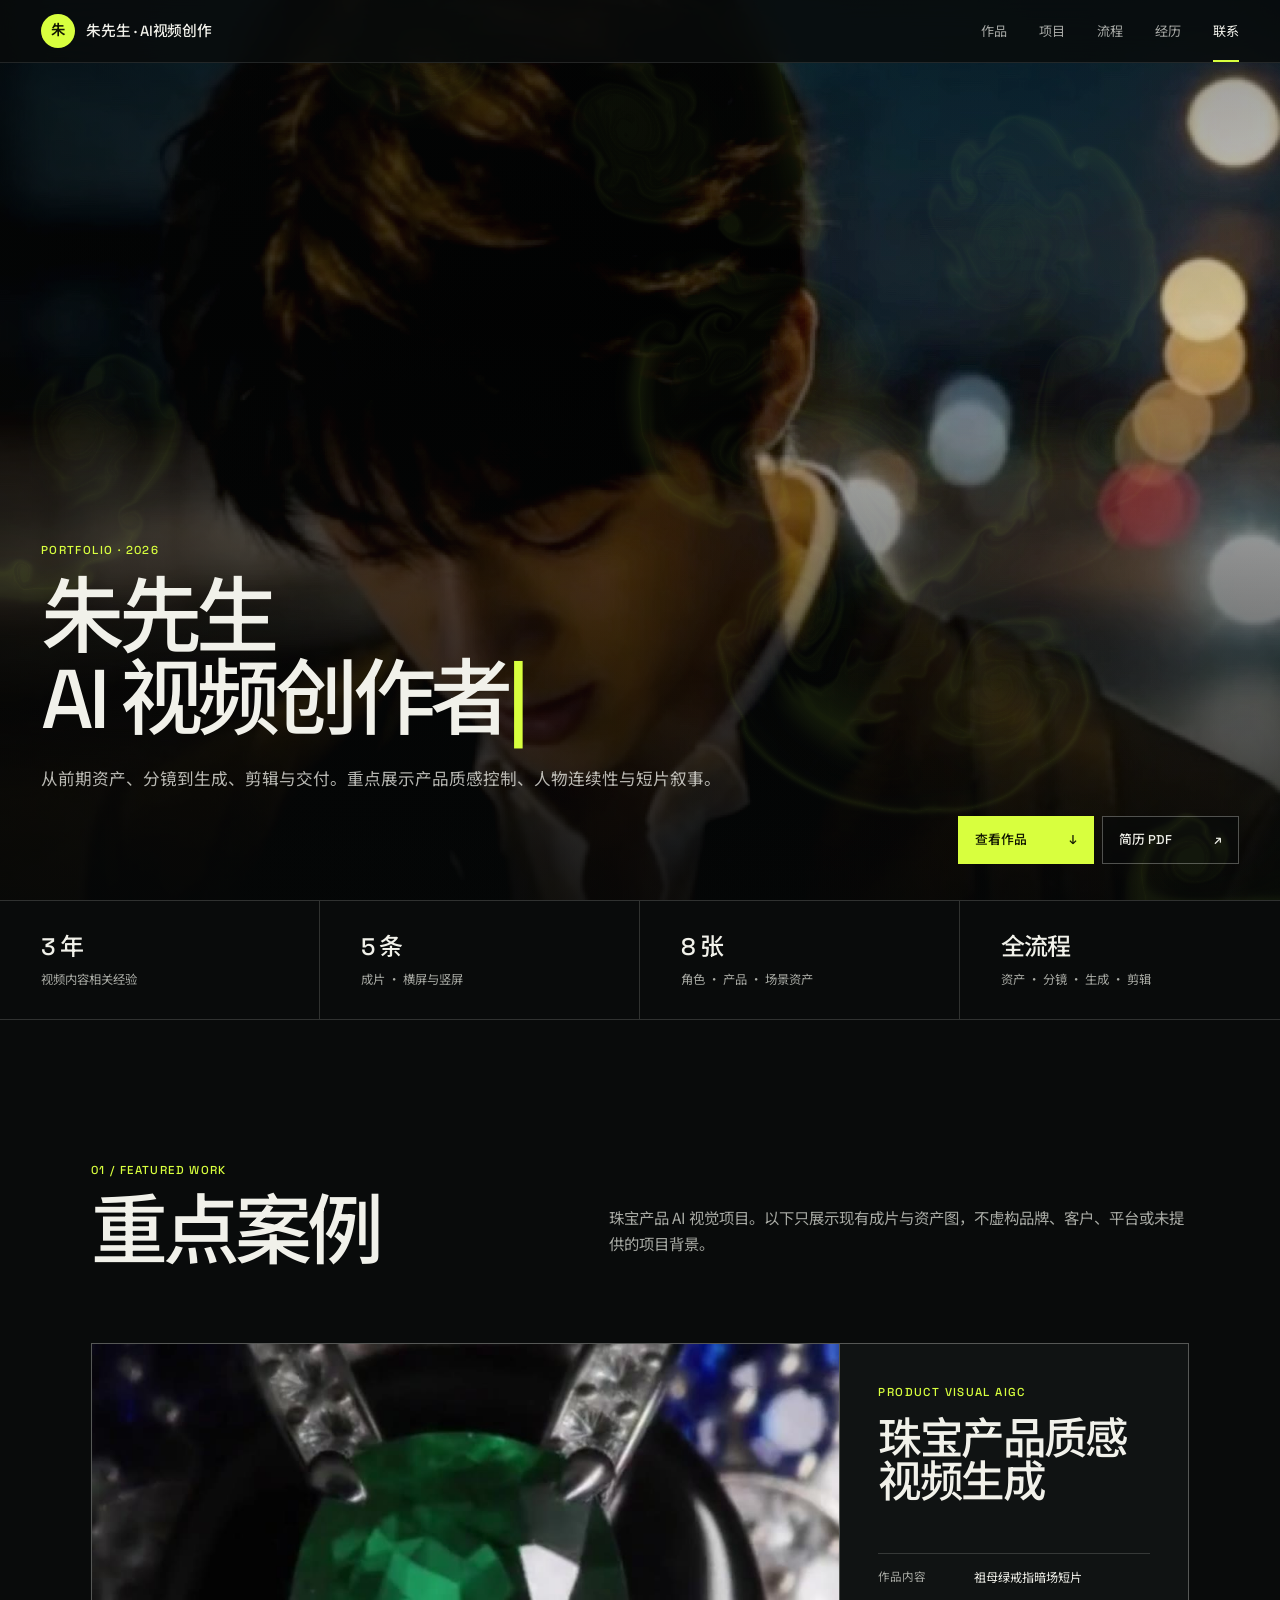
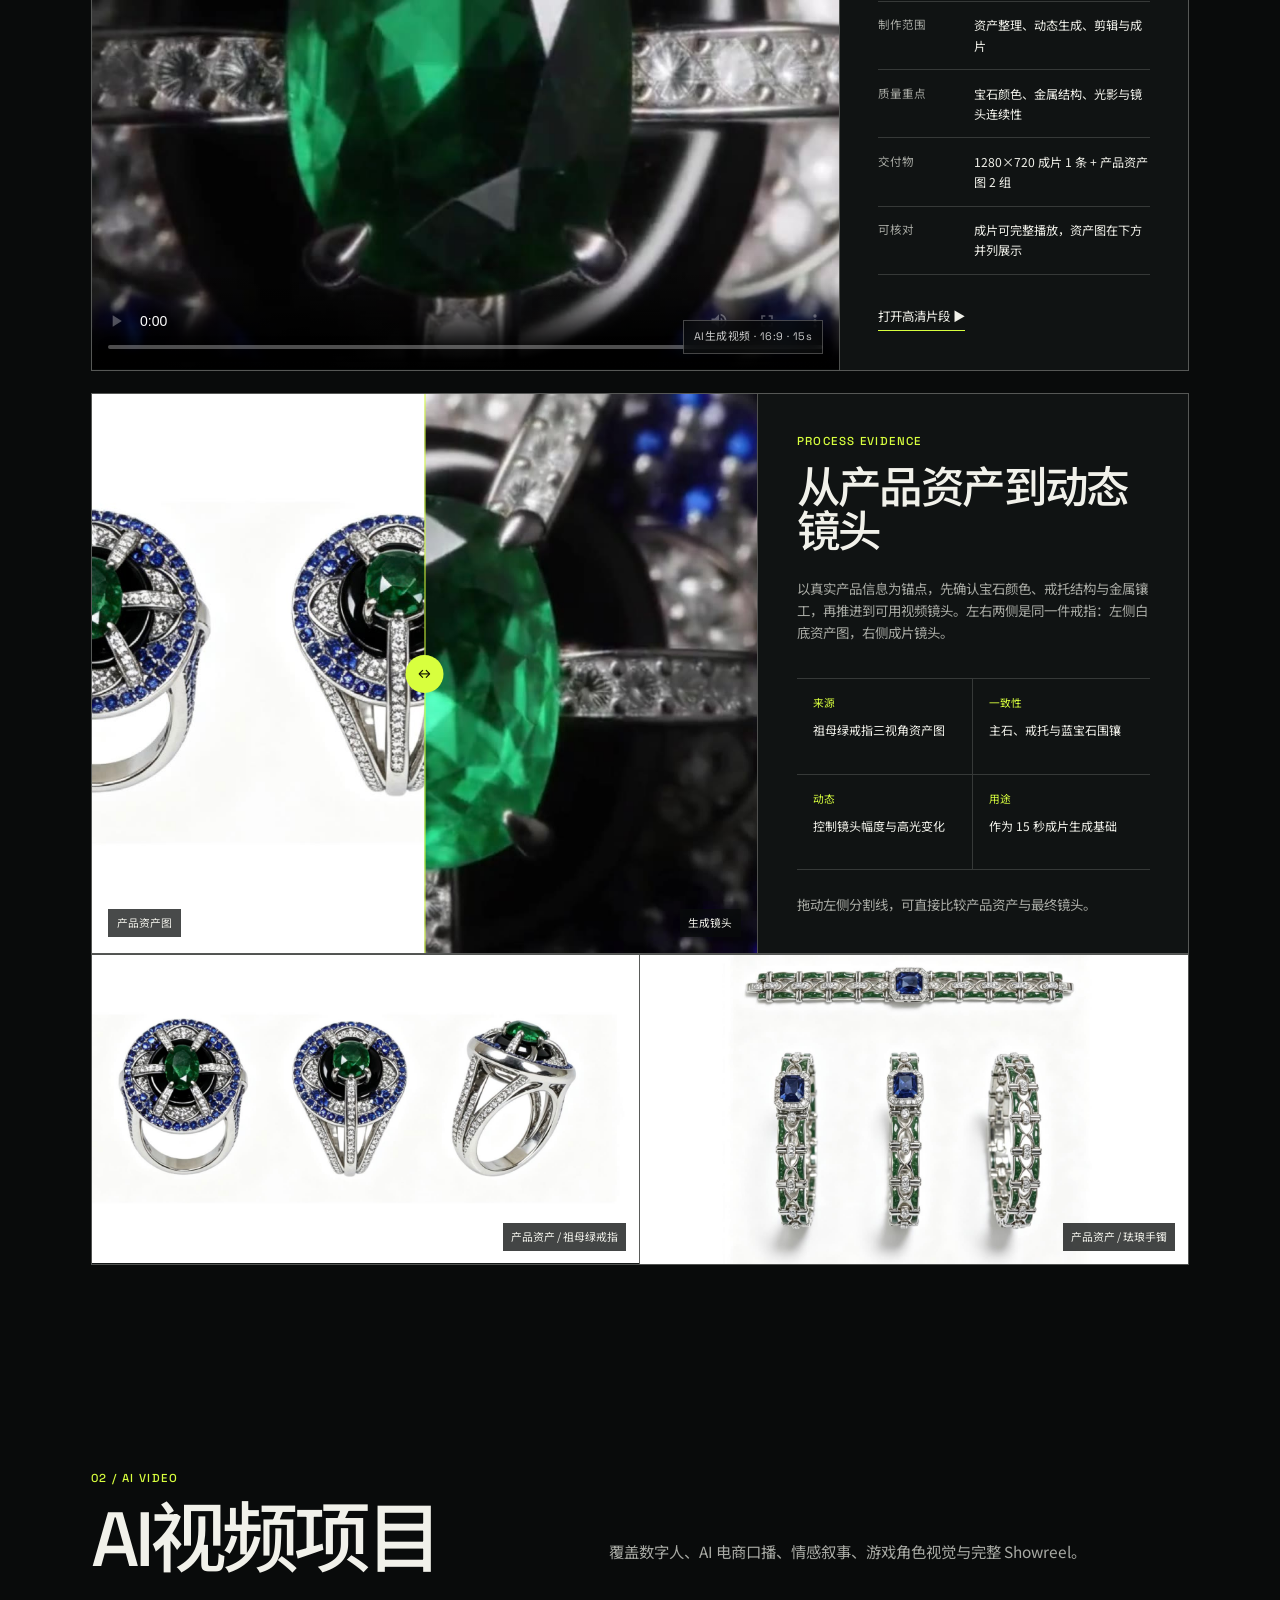
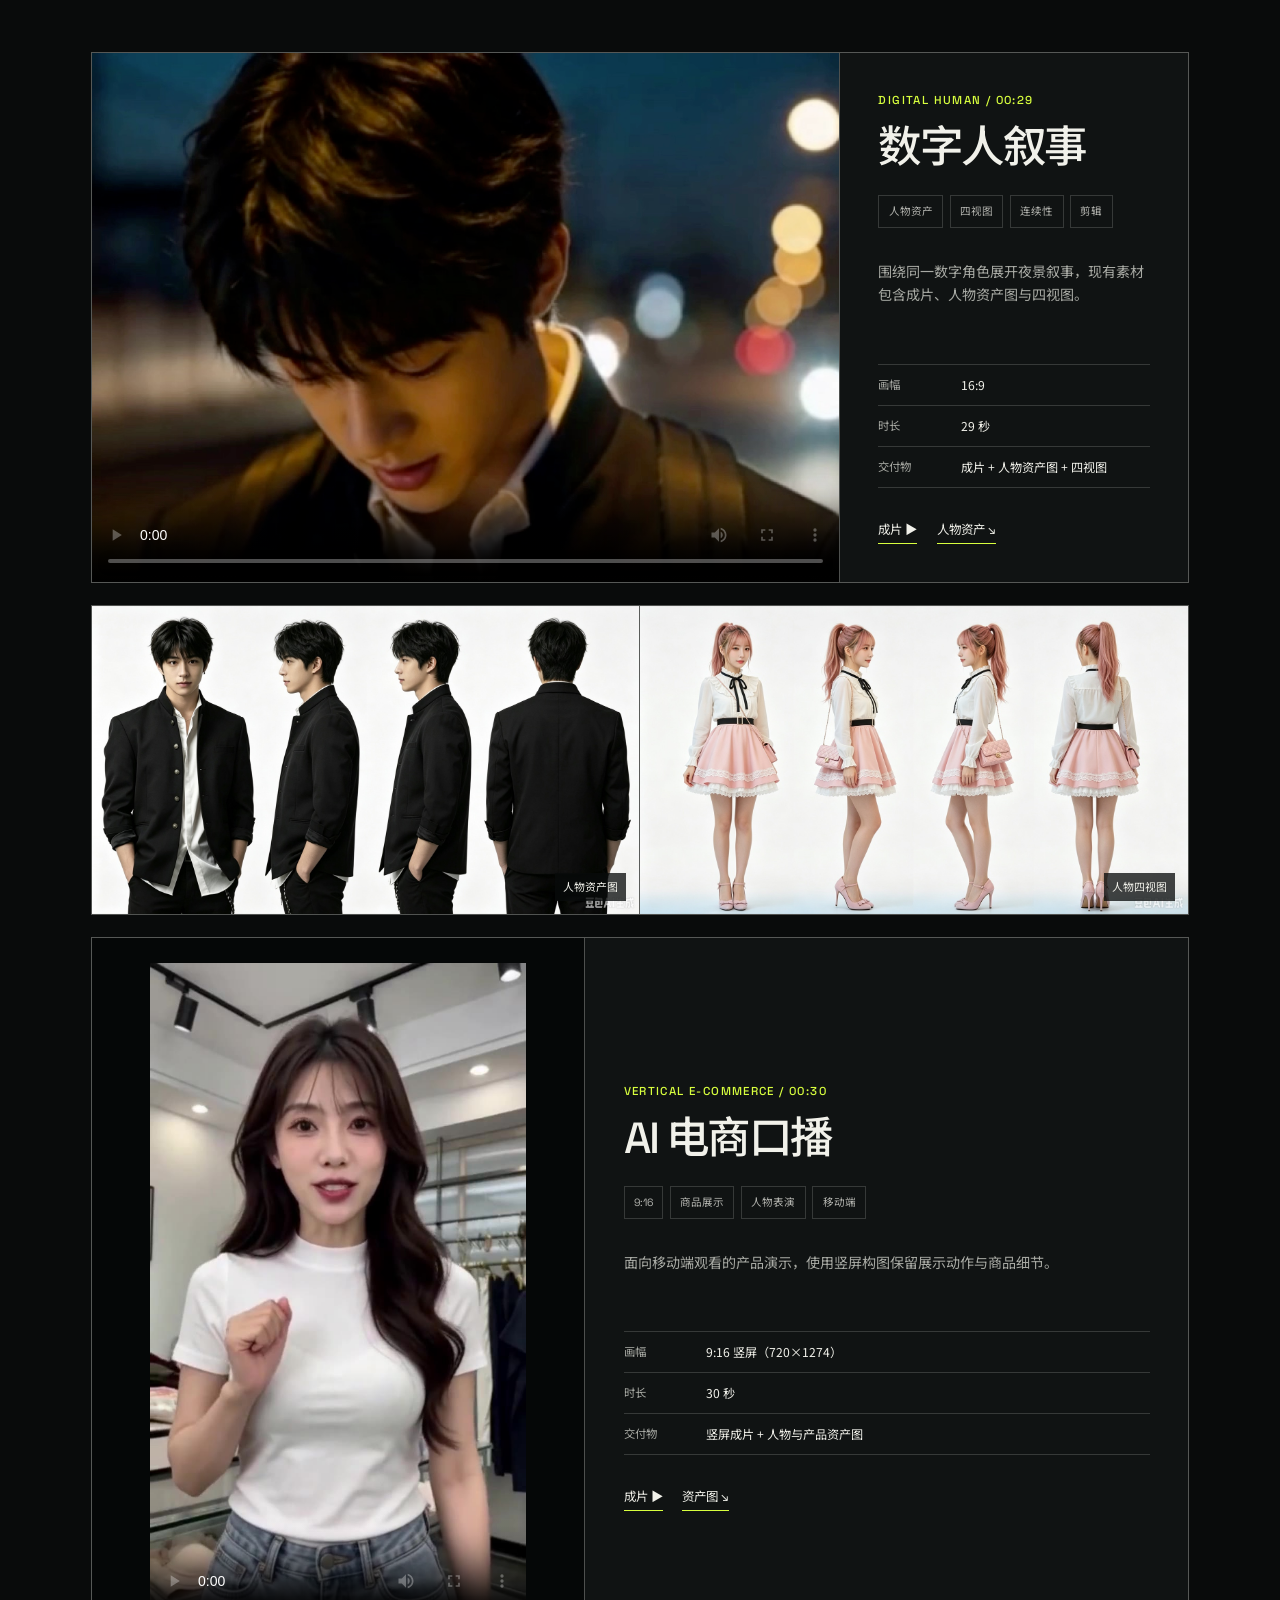
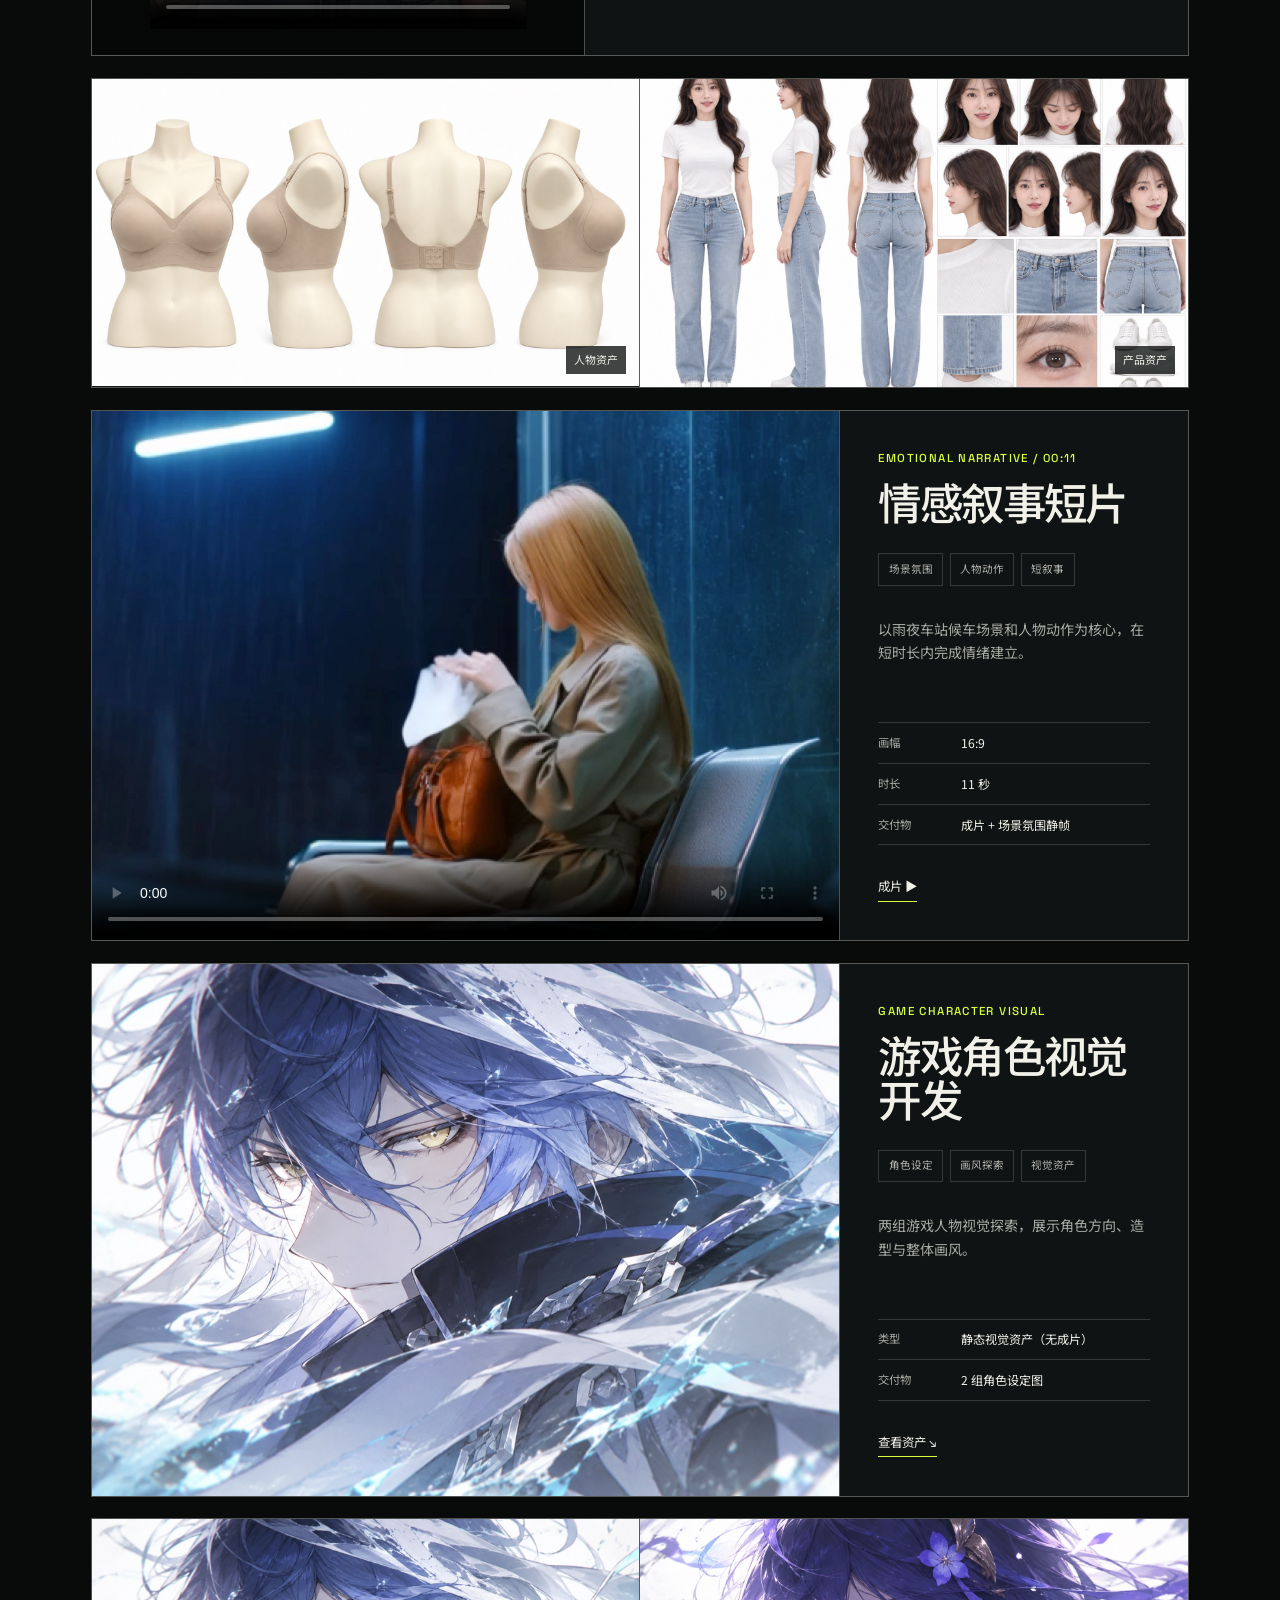
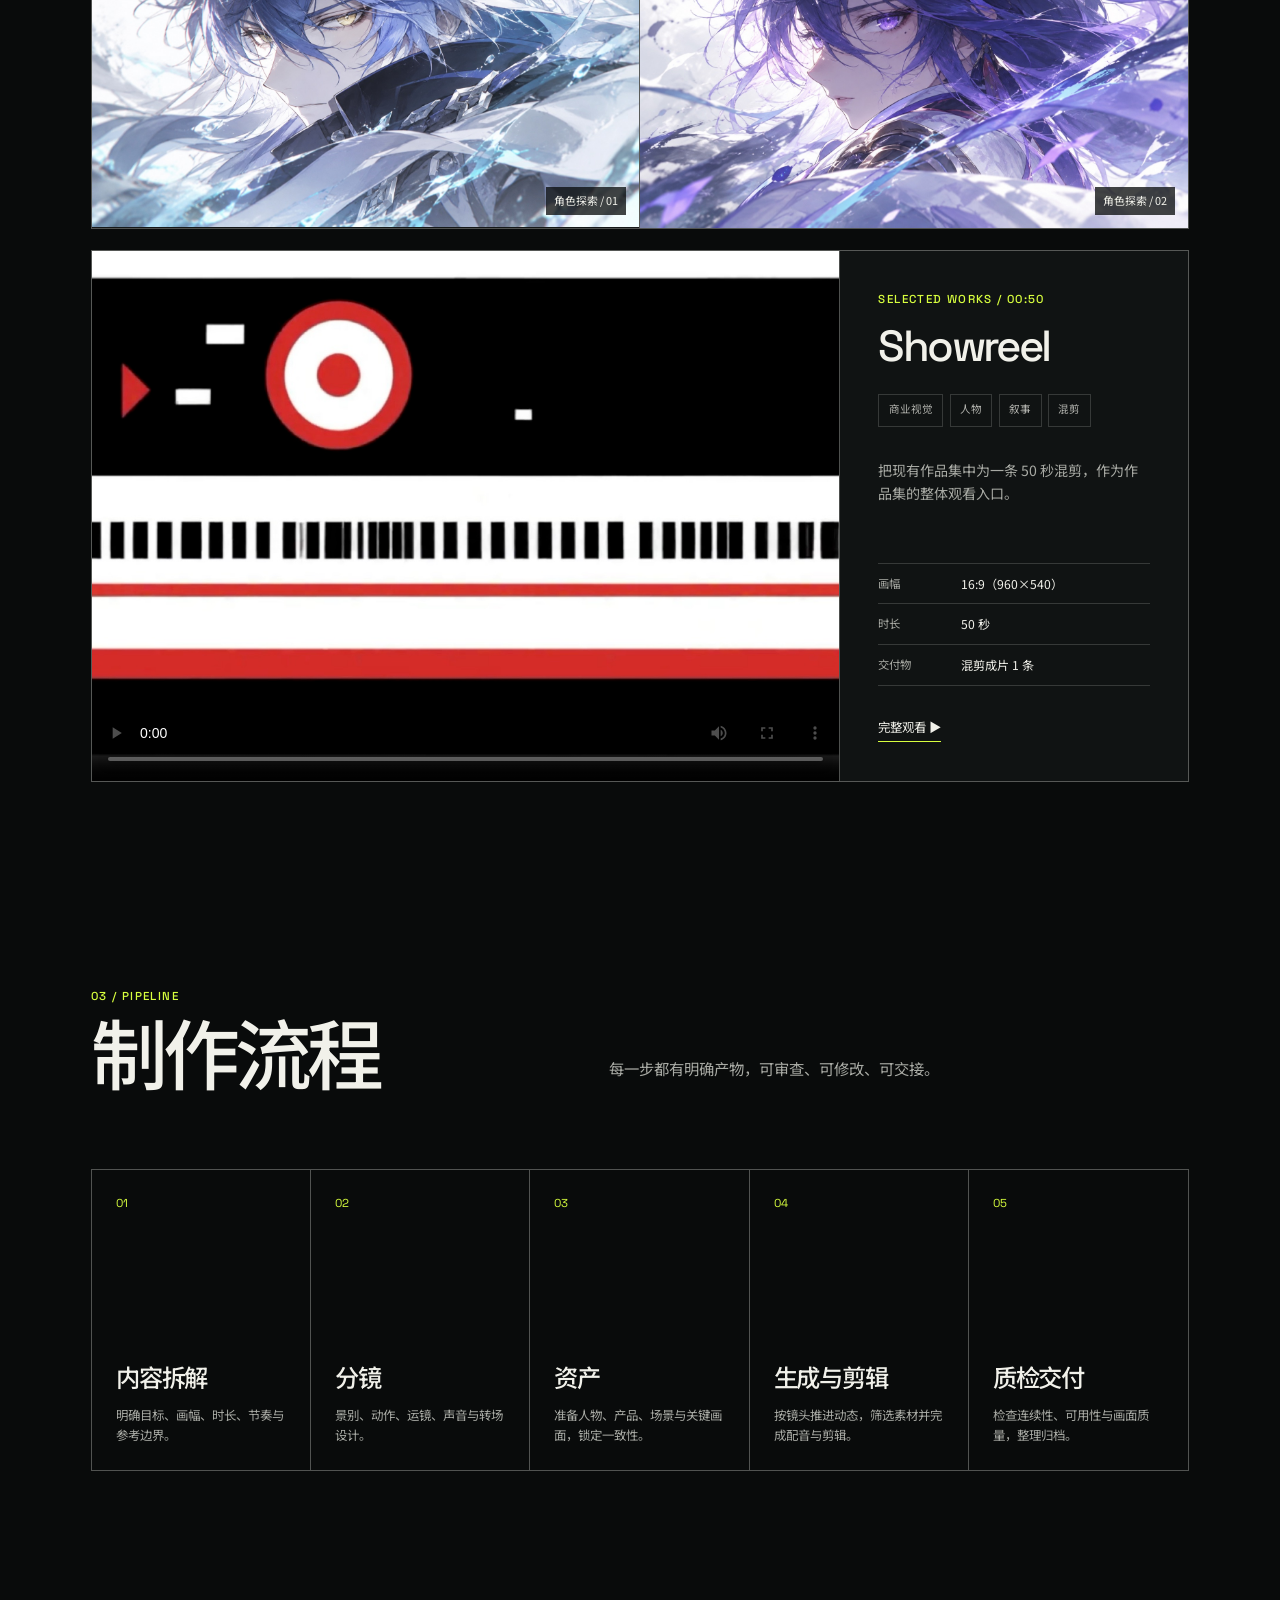
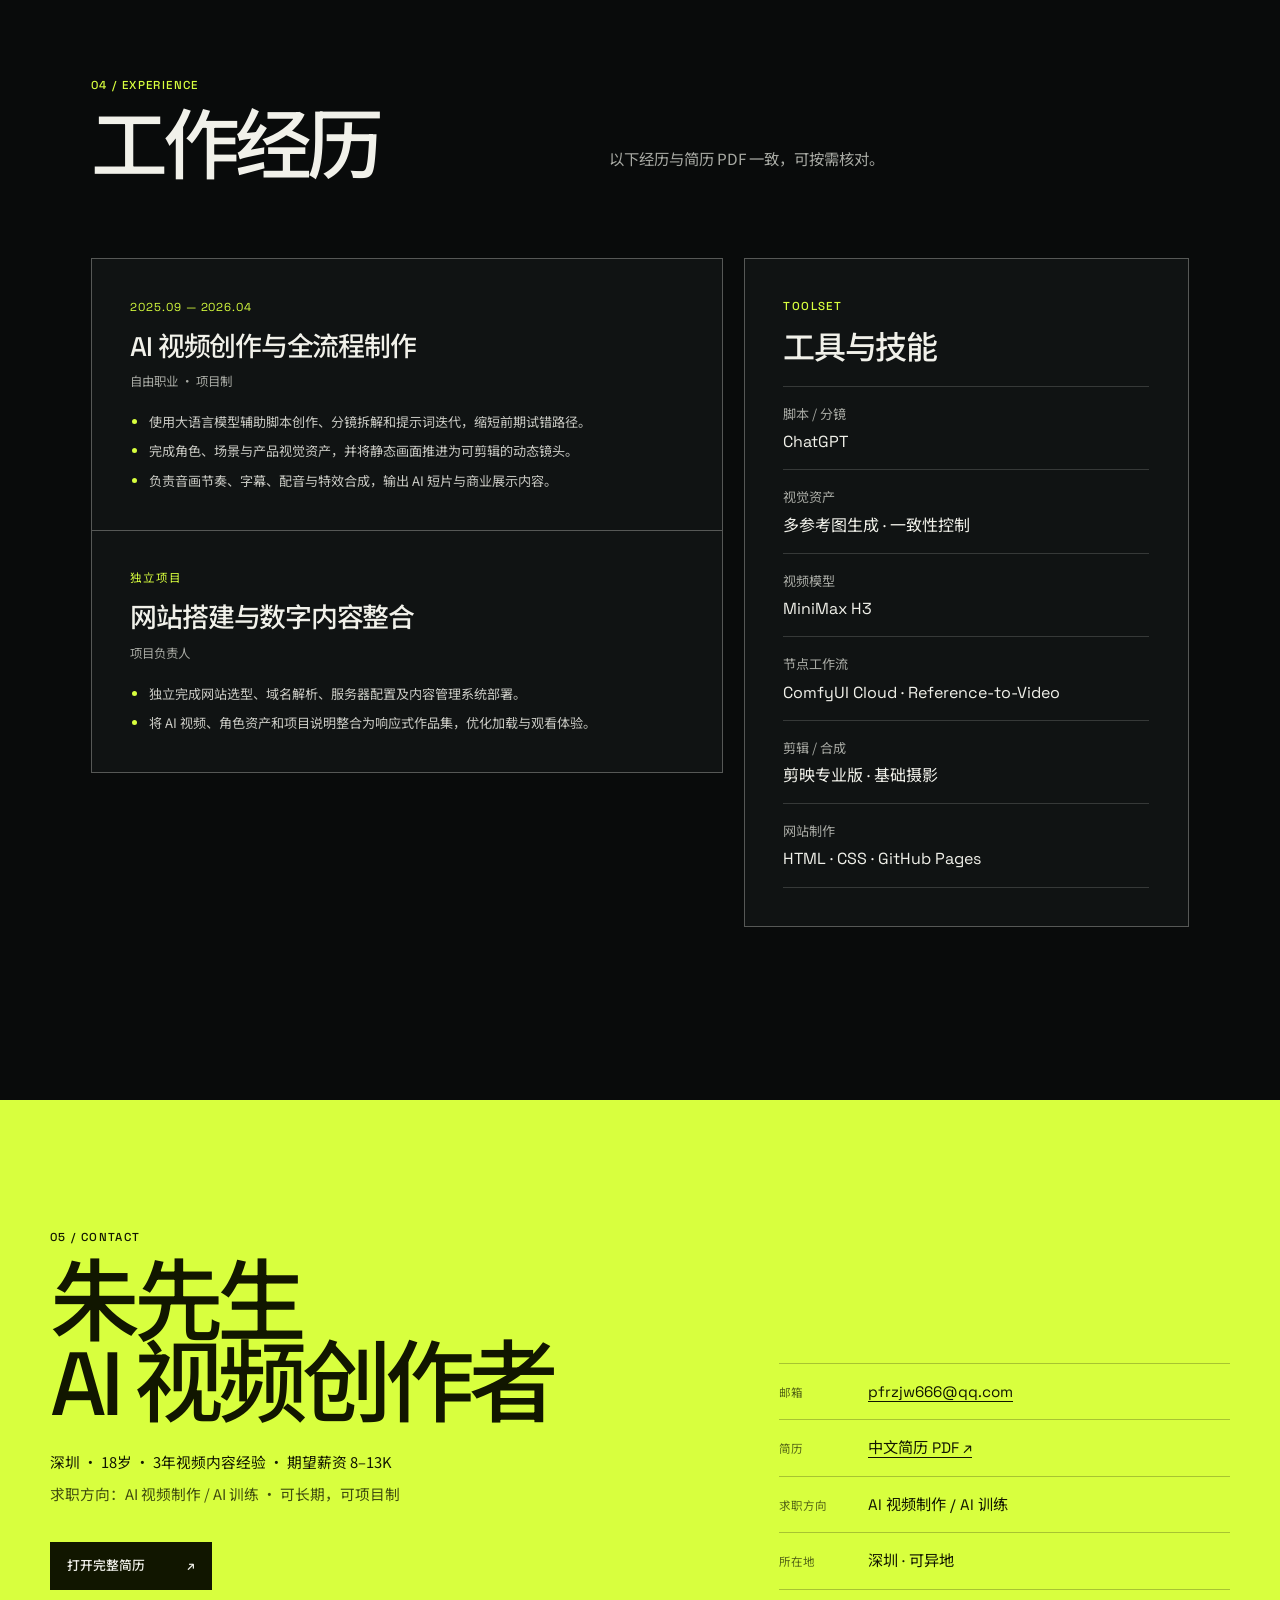
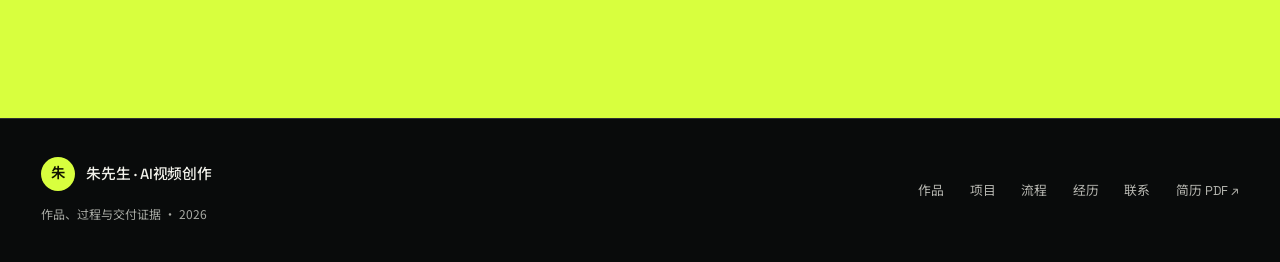
==== commit 5a8ba663: "Update verified AI toolset and mobile layout" ====
--- a/index.html
+++ b/index.html
@@ -4,27 +4,27 @@
     <meta charset="utf-8" />
     <meta name="viewport" content="width=device-width, initial-scale=1" />
     <meta name="theme-color" content="#090b0b" />
-    <title>朱先生 MILES | AI 视频创作者作品集</title>
-    <meta name="description" content="朱先生（MILES）的 AI 视频作品集：珠宝产品广告、数字人叙事、AI 电商口播、情感叙事短片与游戏角色视觉开发，含资产、成片与制作流程说明。" />
-    <meta name="author" content="朱先生 MILES" />
+    <title>朱先生 | AI 视频创作者作品集</title>
+    <meta name="description" content="朱先生的 AI 视频作品集：珠宝产品广告、数字人叙事、AI 电商口播、情感叙事短片与游戏角色视觉开发，含资产、成片与制作流程说明。" />
+    <meta name="author" content="朱先生" />
     <link rel="canonical" href="https://jwnb18346-hub.github.io/miles-ai-video-portfolio/" />
 
     <meta property="og:type" content="website" />
-    <meta property="og:site_name" content="朱先生 MILES · AI 视频作品集" />
-    <meta property="og:title" content="朱先生 MILES | AI 视频创作者作品集" />
+    <meta property="og:site_name" content="朱先生 · AI 视频作品集" />
+    <meta property="og:title" content="朱先生 | AI 视频创作者作品集" />
     <meta property="og:description" content="珠宝产品广告、数字人叙事、AI 电商口播、情感叙事短片与游戏角色视觉开发，含资产、成片与制作流程说明。" />
     <meta property="og:url" content="https://jwnb18346-hub.github.io/miles-ai-video-portfolio/" />
     <meta property="og:image" content="https://jwnb18346-hub.github.io/miles-ai-video-portfolio/assets/poster-showreel.jpg" />
     <meta property="og:locale" content="zh_CN" />
     <meta name="twitter:card" content="summary_large_image" />
-    <meta name="twitter:title" content="朱先生 MILES | AI 视频创作者作品集" />
+    <meta name="twitter:title" content="朱先生 | AI 视频创作者作品集" />
     <meta name="twitter:description" content="珠宝产品广告、数字人叙事、AI 电商口播、情感叙事短片与游戏角色视觉开发。" />
     <meta name="twitter:image" content="https://jwnb18346-hub.github.io/miles-ai-video-portfolio/assets/poster-showreel.jpg" />
 
     <link rel="preconnect" href="https://fonts.googleapis.com" />
     <link rel="preconnect" href="https://fonts.gstatic.com" crossorigin />
     <link href="https://fonts.googleapis.com/css2?family=Noto+Sans+SC:wght@400;500;600&family=Space+Grotesk:wght@400;500;600&display=swap" rel="stylesheet" />
-    <link rel="icon" type="image/svg+xml" href="data:image/svg+xml,%3Csvg xmlns='http://www.w3.org/2000/svg' viewBox='0 0 32 32'%3E%3Ccircle cx='16' cy='16' r='15' fill='%23d8ff3e'/%3E%3Cpath d='M8 22V10h3.7l4.3 6.2 4.3-6.2H24v12h-3.5v-6.5L16 21l-4.5-5.5V22Z' fill='%23090b0b'/%3E%3C/svg%3E" />
+    <link rel="icon" type="image/svg+xml" href="data:image/svg+xml,%3Csvg xmlns='http://www.w3.org/2000/svg' viewBox='0 0 32 32'%3E%3Ccircle cx='16' cy='16' r='15' fill='%23d8ff3e'/%3E%3Ccircle cx='16' cy='16' r='5' fill='%23090b0b'/%3E%3C/svg%3E" />
     <link rel="stylesheet" href="./styles.css" />
 
     <script type="application/ld+json">
@@ -32,7 +32,6 @@
         "@context": "https://schema.org",
         "@type": "Person",
         "name": "朱先生",
-        "alternateName": "MILES",
         "jobTitle": "AI 视频创作者",
         "description": "独立完成从概念、分镜、视觉资产到动态生成与后期剪辑的 AI 视频流程。",
         "email": "mailto:pfrzjw666@qq.com",
@@ -61,8 +60,8 @@
 
     <header class="site-header" data-header>
       <a class="brand" href="#top" aria-label="返回首页">
-        <span class="brand-mark" aria-hidden="true">M</span>
-        <span>朱先生 · MILES · AI视频创作</span>
+        <span class="brand-mark" aria-hidden="true">朱</span>
+        <span>朱先生 · AI视频创作</span>
       </a>
       <nav class="desktop-nav" aria-label="主要导航">
         <a href="#work" class="is-active">作品</a>
@@ -84,11 +83,11 @@
     <main id="top">
       <section class="hero" aria-labelledby="hero-title">
         <video class="hero-video" autoplay muted loop playsinline preload="metadata" poster="./assets/poster-digital-human.jpg">
-          <source src="./media/showreel-540.mp4" type="video/mp4" />
+          <source src="./media/showreel-540.m4v" type="video/mp4" />
         </video>
         <div class="hero-overlay" aria-hidden="true"></div>
         <div class="hero-inner">
-          <p class="eyebrow">MILES · PORTFOLIO 2026</p>
+          <p class="eyebrow">PORTFOLIO · 2026</p>
           <h1 id="hero-title">朱先生<br />AI 视频创作者<span class="type-cursor" aria-hidden="true">|</span></h1>
           <p class="hero-summary">从前期资产、分镜到生成、剪辑与交付。重点展示产品质感控制、人物连续性与短片叙事。</p>
         </div>
@@ -174,7 +173,7 @@
 
         <div class="project-list">
           <article class="project-card reveal">
-            <div class="project-media"><video controls playsinline preload="metadata" poster="./assets/poster-digital-human.jpg"><source src="./media/digital-human.mp4" type="video/mp4" /></video></div>
+            <div class="project-media"><video controls playsinline preload="metadata" poster="./assets/poster-digital-human.jpg"><source src="./media/digital-human.m4v" type="video/mp4" /></video></div>
             <div class="project-detail">
               <p class="eyebrow">DIGITAL HUMAN / 00:29</p><h3>数字人叙事</h3>
               <div class="tags"><span>人物资产</span><span>四视图</span><span>连续性</span><span>剪辑</span></div>
@@ -184,7 +183,7 @@
                 <div><dt>时长</dt><dd>29 秒</dd></div>
                 <div><dt>交付物</dt><dd>成片 + 人物资产图 + 四视图</dd></div>
               </dl>
-              <div class="project-links"><a href="./media/digital-human.mp4" target="_blank" rel="noopener">成片 ▶</a><a href="#digital-assets">人物资产 ↘</a></div>
+              <div class="project-links"><a href="./media/digital-human.m4v" target="_blank" rel="noopener">成片 ▶</a><a href="#digital-assets">人物资产 ↘</a></div>
             </div>
           </article>
 
@@ -194,7 +193,7 @@
           </div>
 
           <article class="project-card reveal">
-            <div class="project-media portrait-media"><video controls playsinline preload="metadata" poster="./assets/poster-ecommerce.jpg"><source src="./media/ecommerce.mp4" type="video/mp4" /></video></div>
+            <div class="project-media portrait-media"><video controls playsinline preload="metadata" poster="./assets/poster-ecommerce.jpg"><source src="./media/ecommerce.m4v" type="video/mp4" /></video></div>
             <div class="project-detail">
               <p class="eyebrow">VERTICAL E-COMMERCE / 00:30</p><h3>AI 电商口播</h3>
               <div class="tags"><span>9:16</span><span>商品展示</span><span>人物表演</span><span>移动端</span></div>
@@ -204,7 +203,7 @@
                 <div><dt>时长</dt><dd>30 秒</dd></div>
                 <div><dt>交付物</dt><dd>竖屏成片 + 人物与产品资产图</dd></div>
               </dl>
-              <div class="project-links"><a href="./media/ecommerce.mp4" target="_blank" rel="noopener">成片 ▶</a><a href="#ecommerce-assets">资产图 ↘</a></div>
+              <div class="project-links"><a href="./media/ecommerce.m4v" target="_blank" rel="noopener">成片 ▶</a><a href="#ecommerce-assets">资产图 ↘</a></div>
             </div>
           </article>
 
@@ -214,7 +213,7 @@
           </div>
 
           <article class="project-card reveal">
-            <div class="project-media"><video controls playsinline preload="metadata" poster="./assets/poster-emotion.jpg"><source src="./media/emotion.mp4" type="video/mp4" /></video></div>
+            <div class="project-media"><video controls playsinline preload="metadata" poster="./assets/poster-emotion.jpg"><source src="./media/emotion.m4v" type="video/mp4" /></video></div>
             <div class="project-detail">
               <p class="eyebrow">EMOTIONAL NARRATIVE / 00:11</p><h3>情感叙事短片</h3>
               <div class="tags"><span>场景氛围</span><span>人物动作</span><span>短叙事</span></div>
@@ -224,7 +223,7 @@
                 <div><dt>时长</dt><dd>11 秒</dd></div>
                 <div><dt>交付物</dt><dd>成片 + 场景氛围静帧</dd></div>
               </dl>
-              <div class="project-links"><a href="./media/emotion.mp4" target="_blank" rel="noopener">成片 ▶</a></div>
+              <div class="project-links"><a href="./media/emotion.m4v" target="_blank" rel="noopener">成片 ▶</a></div>
             </div>
           </article>
 
@@ -248,7 +247,7 @@
           </div>
 
           <article class="project-card reveal showreel-card">
-            <div class="project-media"><video controls playsinline preload="metadata" poster="./assets/poster-showreel.jpg"><source src="./media/showreel-540.mp4" type="video/mp4" /></video></div>
+            <div class="project-media"><video controls playsinline preload="metadata" poster="./assets/poster-showreel.jpg"><source src="./media/showreel-540.m4v" type="video/mp4" /></video></div>
             <div class="project-detail">
               <p class="eyebrow">SELECTED WORKS / 00:50</p><h3>Showreel</h3>
               <div class="tags"><span>商业视觉</span><span>人物</span><span>叙事</span><span>混剪</span></div>
@@ -258,7 +257,7 @@
                 <div><dt>时长</dt><dd>50 秒</dd></div>
                 <div><dt>交付物</dt><dd>混剪成片 1 条</dd></div>
               </dl>
-              <div class="project-links"><a href="./media/showreel-540.mp4" target="_blank" rel="noopener">完整观看 ▶</a></div>
+              <div class="project-links"><a href="./media/showreel-540.m4v" target="_blank" rel="noopener">完整观看 ▶</a></div>
             </div>
           </article>
         </div>
@@ -311,11 +310,12 @@
             <p class="eyebrow">TOOLSET</p>
             <h3>工具与技能</h3>
             <dl class="tool-list">
-              <div><dt>脚本 / 提示词</dt><dd>ChatGPT · Claude</dd></div>
-              <div><dt>视觉资产</dt><dd>Midjourney · Stable Diffusion</dd></div>
-              <div><dt>图生视频</dt><dd>Runway · Pika</dd></div>
-              <div><dt>剪辑 / 合成</dt><dd>剪映 · 基础摄影</dd></div>
-              <div><dt>网站</dt><dd>HTML · CSS · 部署</dd></div>
+              <div><dt>脚本 / 分镜</dt><dd>ChatGPT</dd></div>
+              <div><dt>视觉资产</dt><dd>多参考图生成 · 一致性控制</dd></div>
+              <div><dt>视频模型</dt><dd>MiniMax H3</dd></div>
+              <div><dt>节点工作流</dt><dd>ComfyUI Cloud · Reference-to-Video</dd></div>
+              <div><dt>剪辑 / 合成</dt><dd>剪映专业版 · 基础摄影</dd></div>
+              <div><dt>网站制作</dt><dd>HTML · CSS · GitHub Pages</dd></div>
             </dl>
           </aside>
         </div>
@@ -342,7 +342,7 @@
 
     <footer class="site-footer">
       <div class="footer-brand">
-        <a class="brand" href="#top" aria-label="返回首页"><span class="brand-mark" aria-hidden="true">M</span><span>朱先生 · MILES · AI视频创作</span></a>
+        <a class="brand" href="#top" aria-label="返回首页"><span class="brand-mark" aria-hidden="true">朱</span><span>朱先生 · AI视频创作</span></a>
         <p>作品、过程与交付证据 · 2026</p>
       </div>
       <nav class="footer-nav" aria-label="页脚导航">
--- a/styles.css
+++ b/styles.css
@@ -418,14 +418,21 @@
 .timeline ul li + li { margin-top: .5rem; }
 .timeline ul li::marker { color: var(--accent); }
 
-.toolset { padding: clamp(1.5rem, 3vw, 2.4rem); border: 1px solid var(--line-strong); background: var(--ink-raised); }
+.toolset { container: toolset / inline-size; padding: clamp(1.5rem, 3vw, 2.4rem); border: 1px solid var(--line-strong); background: var(--ink-raised); }
 .toolset h3 { margin: 0 0 1.5rem; font-family: var(--display); font-size: clamp(1.45rem, 2.1vw, 2rem); font-weight: 500; letter-spacing: -.045em; }
 .tool-list { margin: 0; }
 .tool-list > div { display: flex; flex-direction: column; gap: .22rem; padding: .9rem 0; border-top: 1px solid var(--line); }
 .tool-list > div:last-child { border-bottom: 1px solid var(--line); }
 .tool-list dt, .tool-list dd { margin: 0; }
 .tool-list dt { color: var(--muted); font-size: .7rem; }
-.tool-list dd { font-family: var(--display); font-size: .86rem; }
+.tool-list dd { overflow-wrap: anywhere; font-family: var(--display); font-size: .86rem; line-height: 1.45; }
+
+@container toolset (max-width: 560px) {
+  .toolset h3 { margin-bottom: 1.25rem; font-size: 2rem; line-height: 1.05; }
+  .tool-list > div { gap: .35rem; padding: 1rem 0; }
+  .tool-list dt { font-size: .82rem; }
+  .tool-list dd { font-size: 1rem; }
+}
 
 .contact-section { margin-top: 2rem; padding: clamp(5rem, 10vw, 9rem) var(--page-pad); background: var(--accent); color: var(--accent-ink); }
 .contact-inner { display: grid; grid-template-columns: minmax(0, 1.3fr) minmax(300px, .9fr); gap: clamp(2.5rem, 6vw, 5rem); max-width: var(--max-width); margin: 0 auto; align-items: end; }
@@ -480,6 +487,7 @@
 
 @media (max-width: 580px) {
   .brand { font-size: .8rem; }
+  .brand-mark { width: 38px; height: 38px; font-size: .9rem; }
   .hero-inner { bottom: 9.4rem; }
   .hero h1 { font-size: clamp(2.3rem, 11vw, 4.25rem); }
   .hero-summary { font-size: .8rem; }
@@ -495,6 +503,7 @@
   .pipeline li:last-child { border-bottom: 0; }
   .pipeline h3 { margin: 1.6rem 0 .7rem; }
   .timeline ul { padding-left: 1rem; }
+  .toolset { padding: 1.35rem; }
   .contact-grid > div { flex-direction: column; gap: .3rem; }
   .contact-grid dt { flex: none; }
   .site-footer { align-items: flex-start; flex-direction: column; }
